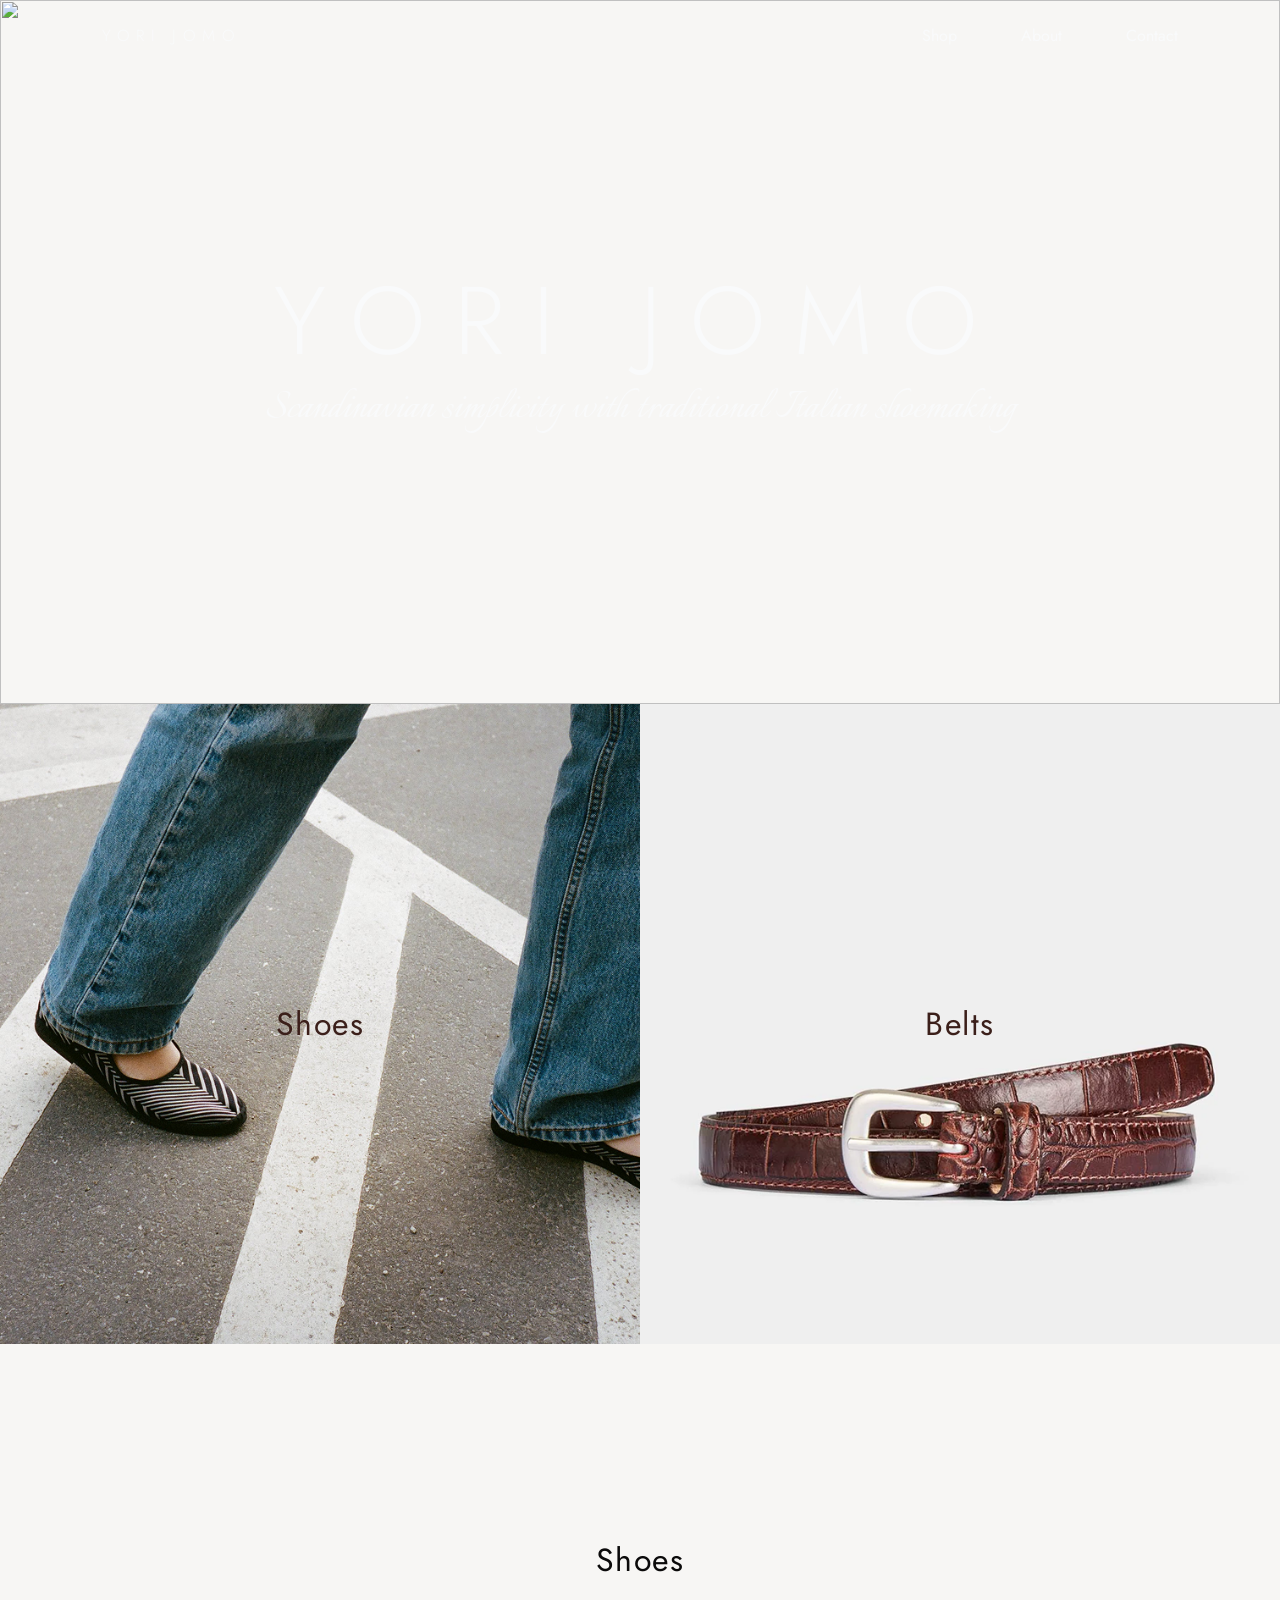
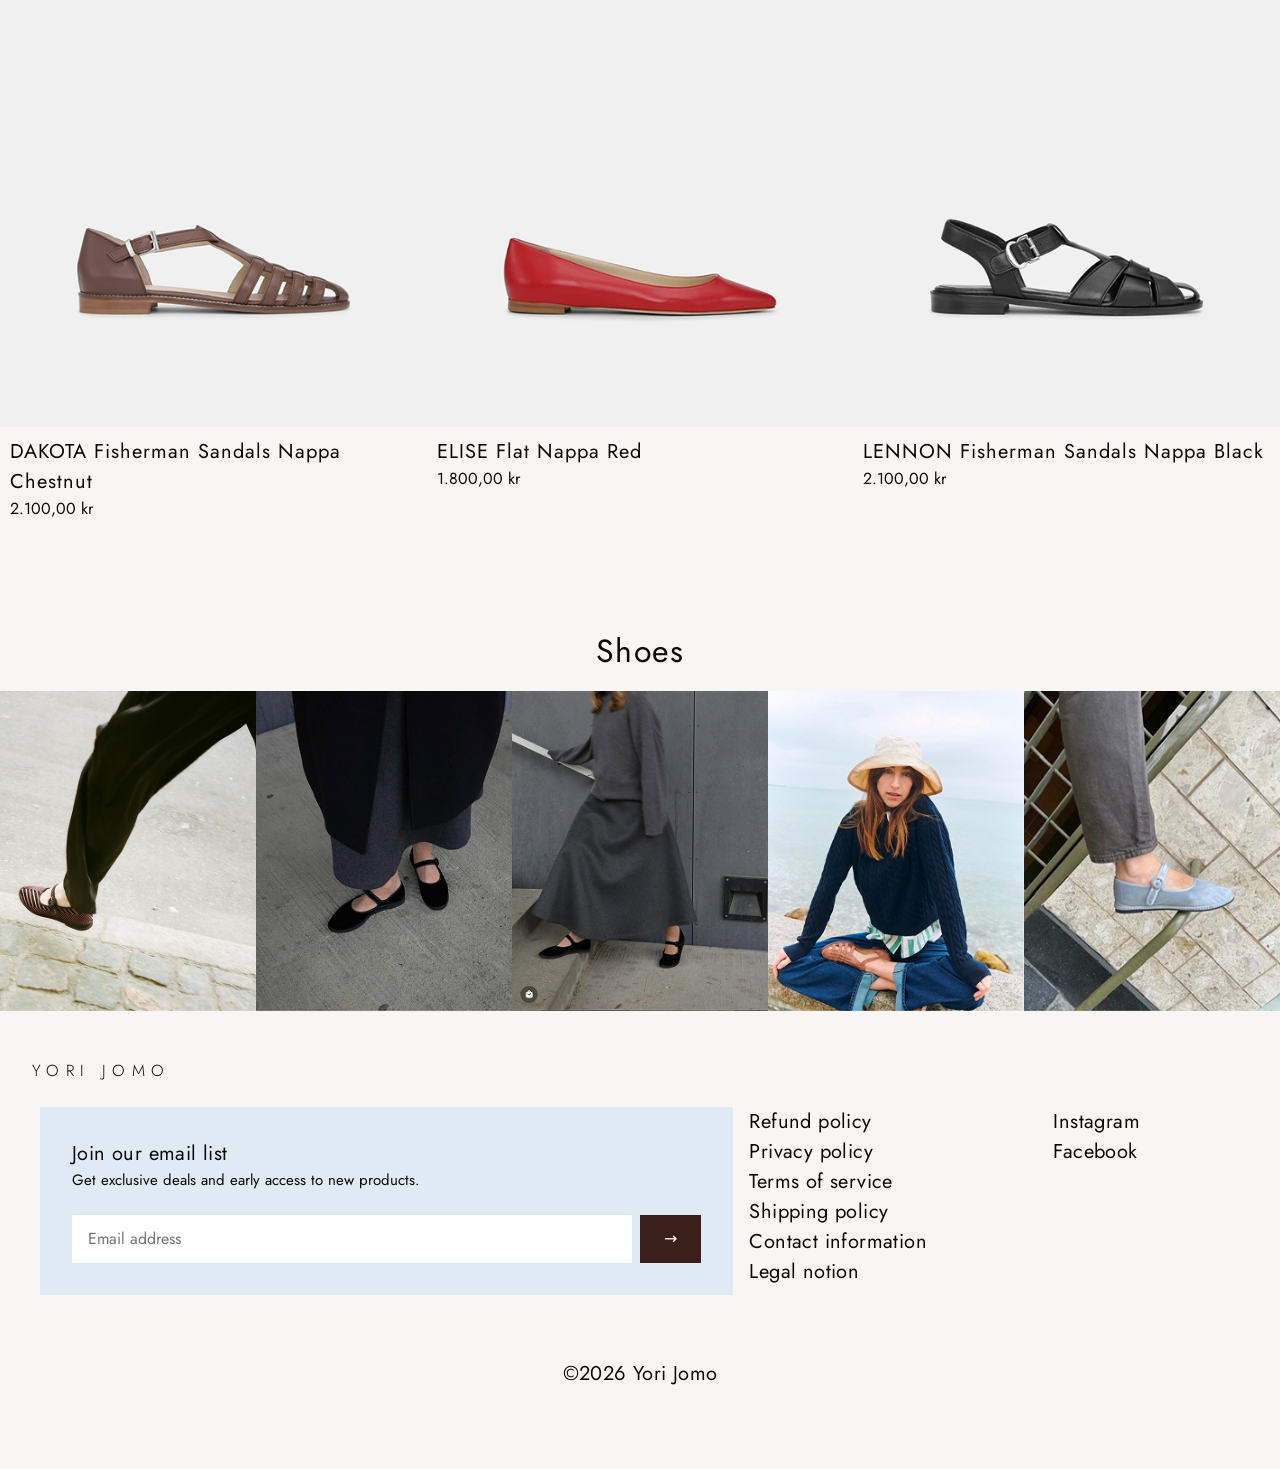
==== index.html @ 1ff77ad5 "BIGFIRST" ====
<!doctype html>
<html lang="en">
  <head>
    <meta charset="UTF-8" />
    <meta name="viewport" content="width=device-width, initial-scale=1" />
    <title>Yori Jomo</title>

    <link rel="preconnect" href="https://fonts.googleapis.com" />
    <link rel="preconnect" href="https://fonts.gstatic.com" crossorigin />
    <link href="https://fonts.googleapis.com/css2?family=Jost:wght@300;400&family=Italianno&display=swap" rel="stylesheet" />
    <!-- Skift filnavnet til dit framework. custom.css skal komme efter -->
    <link rel="stylesheet" href="struktur.css" />
    <link rel="stylesheet" href="custom.css" />
  </head>
  <body>
    <!-- ===== NAVBAR ===== -->
    <header class="navbarfixed nav">
      <div class="nav-inner">
        <a class="logo" href="#top">Yori Jomo</a>

        <ul class="nav-links">
          <li class="nav-item has-dropdown">
            <a href="#shoes">Shop</a>

            <div class="nav-dropdown">
              <ul class="nav-dropdown-links">
                <li><a href="#shoes">Shoes</a></li>
                <li><a href="#belts">Belts</a></li>
              </ul>
              <div class="nav-dropdown-tiles">
                <a class="nav-tile" href="#shoes"><img src="filer/SHOES.png" alt="Shoes" /></a>
                <a class="nav-tile" href="#belts"><img src="filer/BELTS.png" alt="Belts" /></a>
              </div>
            </div>
          </li>
          <li class="nav-item"><a href="#about">About</a></li>
          <li class="nav-item"><a href="#contact">Contact</a></li>
        </ul>

        <button class="navicon" type="button" aria-label="Menu" aria-expanded="false" aria-controls="mobile-menu"><span></span><span></span><span></span></button>
      </div>

      <div class="mobile-menu hidden" id="mobile-menu">
        <ul>
          <li><a href="#shoes">Shoes</a></li>
          <li><a href="#belts">Belts</a></li>
          <li><a href="#about">About</a></li>
          <li><a href="#contact">Contact</a></li>
        </ul>
      </div>
    </header>

    <main id="top">
      <!-- ===== HERO ===== -->
      <section class="hero">
        <img class="hero-img" src="Filer/HERO.png" alt="" />
        <h1 class="hero-title">Yori Jomo</h1>
        <p class="hero-tagline">Scandinavian simplicity with traditional Italian shoemaking</p>
      </section>

      <!-- ===== STORE KATEGORI-KORT ===== -->
      <section class="grid grid-nogap">
        <a href="#shoes" class="big-card col-12 col-sm-6">
          <img class="big-card-img" src="filer/SHOES.png" alt="" />
          <img class="big-card-img big-card-img-hover" src="images/shoes-hover.jpg" alt="" />
          <span class="big-card-label">Shoes</span>
        </a>

        <a href="#belts" class="big-card col-12 col-sm-6">
          <img class="big-card-img" src="filer/BELTS.png" alt="" />
          <img class="big-card-img big-card-img-hover" src="images/belts-hover.jpg" alt="" />
          <span class="big-card-label">Belts</span>
        </a>
      </section>

      <!-- ===== PRODUKTER ===== -->
      <section class="section section--first" id="shoes">
        <h2 class="section-title">Shoes</h2>

        <div class="grid grid-nogap">
          <a href="#" class="product-card col-12 col-sm-4">
            <div class="product-card-media">
              <img class="product-card-img" src="filer/DAKOTA1.png" alt="DAKOTA Fisherman Sandals Nappa Chestnut" />
              <img class="product-card-img product-card-img-hover" src="filer/DAKOTA2.png" alt="" />
            </div>
            <div class="product-card-info">
              <p class="product-card-title">DAKOTA Fisherman Sandals Nappa Chestnut</p>
              <p class="product-card-price">2.100,00 kr</p>
            </div>
          </a>

          <a href="#" class="product-card col-12 col-sm-4">
            <div class="product-card-media">
              <img class="product-card-img" src="filer/Elise1.png" alt="ELISE Flat Nappa Red" />
              <img class="product-card-img product-card-img-hover" src="filer/Elise2.png" alt="" />
            </div>
            <div class="product-card-info">
              <p class="product-card-title">ELISE Flat Nappa Red</p>
              <p class="product-card-price">1.800,00 kr</p>
            </div>
          </a>

          <a href="#" class="product-card col-12 col-sm-4">
            <div class="product-card-media">
              <img class="product-card-img" src="filer/Lennon1.png" alt="LENNON Fisherman Sandals Nappa Black" />
              <img class="product-card-img product-card-img-hover" src="filer/Lennon2.png" alt="" />
            </div>
            <div class="product-card-info">
              <p class="product-card-title">LENNON Fisherman Sandals Nappa Black</p>
              <p class="product-card-price">2.100,00 kr</p>
            </div>
          </a>
        </div>
      </section>

      <!-- ===== GALLERI ===== -->
      <section class="section" id="belts">
        <h2 class="section-title">Shoes</h2>

        <div class="gallery">
          <a href="#"><img src="filer/gallery1.png" alt="" /></a>
          <a href="#"><img src="filer/gallery2.png" alt="" /></a>
          <a href="#"><img src="filer/gallery3.png" alt="" /></a>
          <a href="#"><img src="filer/gallery4.png" alt="" /></a>
          <a href="#"><img src="filer/gallery5.png" alt="" /></a>
        </div>
      </section>
    </main>

    <!-- ===== FOOTER ===== -->
    <footer class="container" id="contact">
      <a class="footer-logo" href="#top">Yori Jomo</a>

      <div class="grid">
        <div class="col-12 col-md-7 m-b-xl">
          <div class="signup">
            <h2 class="signup-title">Join our email list</h2>
            <p class="signup-text">Get exclusive deals and early access to new products.</p>
            <form class="signup-form" action="#" method="post">
              <label class="sr-only" for="email">Email address</label>
              <input type="email" id="email" name="email" placeholder="Email address" required />
              <button type="submit" aria-label="Sign up">→</button>
            </form>
          </div>
        </div>

        <ul class="footer-links col-6 col-md-3">
          <li><a href="#">Refund policy</a></li>
          <li><a href="#">Privacy policy</a></li>
          <li><a href="#">Terms of service</a></li>
          <li><a href="#">Shipping policy</a></li>
          <li><a href="#">Contact information</a></li>
          <li><a href="#">Legal notion</a></li>
        </ul>

        <ul class="footer-links col-6 col-md-2">
          <li><a href="#">Instagram</a></li>
          <li><a href="#">Facebook</a></li>
        </ul>
      </div>

      <p class="footer-copy">©2026 Yori Jomo</p>
    </footer>

    <script>
      const nav = document.querySelector(".nav");
      const hero = document.querySelector(".hero");

      // Skift til "scrolled"-navbar, når bunden af hero når navbaren
      new IntersectionObserver(([entry]) => nav.classList.toggle("is-scrolled", !entry.isIntersecting), { rootMargin: `-${nav.offsetHeight}px 0px 0px 0px` }).observe(hero);

      // Mobilmenu
      const toggle = document.querySelector(".navicon");
      const menu = document.querySelector("#mobile-menu");
      toggle.addEventListener("click", () => {
        const open = !menu.classList.toggle("hidden");
        nav.classList.toggle("menu-open", open);
        toggle.setAttribute("aria-expanded", open);
        document.body.style.overflow = open ? "hidden" : "";
      });
    </script>
  </body>
</html>
---- struktur.css ----
/*
System styles
1: Reset
2: Variable & tokens
3: Layout containers & Breakpoints
4: Layout/Grid
5: Tekst & Typografi
6: Forms
7: Links & Buttons
8: Medier
9: Hjælpere
10: Komponenter
11: Animationer
12: Custom CSS
*/

/* ========== 1: Reset ========== */

* {
  margin: 0;
  padding: 0;
  box-sizing: border-box;
}

body {
  font-family:
    system-ui,
    -apple-system,
    sans-serif;
  line-height: 1.5;
  -webkit-font-smoothing: antialiased;
  -moz-osx-font-smoothing: grayscale;
}

ul,
ol {
  list-style: none;
}

a {
  text-decoration: none;
  color: inherit;
}

img {
  max-width: 100%;
  display: block;
}

button,
input,
textarea,
select {
  font: inherit;
  border: none;
  background: transparent;
}

:focus-visible {
  outline: 2px solid currentColor;
  outline-offset: 2px;
}

/* ========== 2: Variable & tokens ========== */

:root {
  /* farver*/
  --color-primary: rgba(59, 130, 246, 1); /* En blålig primærfarve */
  --color-primary-light: rgba(99, 156, 255, 1);
  --color-primary-dark: rgba(37, 99, 235, 1);
  --color-secondary: rgba(249, 115, 22, 1); /* En orange sekundærfarve */
  --color-secondary-light: rgba(251, 146, 60, 1);
  --color-secondary-dark: rgba(234, 88, 12, 1);
  --color-dark: rgb(11, 10, 10);
  --color-bright: rgba(249, 250, 251, 1);

  /* Spacing */
  --space-zero: 0;
  --space-xs: 0.25rem;
  --space-sm: 0.5rem;
  --space-md: 1rem;
  --space-lg: 1.5rem;
  --space-xl: 2rem;
  --space-xxl: 3rem;
  --space-xxxl: 6rem;

  /* Font-størrelser */
  --font-size-sm: 0.75rem;
  --font-size-base: 1rem;
  --font-size-md: 1.5rem;
  --font-size-lg: 2rem;
  --font-size-xl: 3rem;
  --font-weight-light: 300;
  --font-weight-normal: 400;
  --font-weight-bold: 700;

  /* Fonte */
  --font-family-sans: sans-serif;
  --font-family-serif: serif;
  --font-family-mono: monospace;

  /* Containers */
  --container-full: 100%;
  --container-wide: 1280px;
  --container-narrow: 640px;
  --container-fluid: calc(100% - var(--space-md) * 2);
  --container-padding: 1rem;
  --container-padding-sm: 0.5rem;

  /* Borders & Radius */
  --radius-sm: 0.25rem;
  --radius-md: 0.5rem;
  --radius-lg: 1rem;
  --radius-full: 9999px;

  --border-width-sm: 1px;
  --border-width-md: 2px;
  --border-width-lg: 4px;

  /* Shadows */
  --shadow-sm: 0 1px 2px rgba(0, 0, 0, 0.1);
  --shadow-md: 0 4px 6px rgba(0, 0, 0, 0.1);
  --shadow-lg: 0 10px 15px rgba(0, 0, 0, 0.1);
}

/* Surface Tokens / classes*/
.bg-primary {
  background-color: var(--color-primary);
}
.text-primary {
  color: var(--color-primary);
}
.bg-primary-light {
  background-color: var(--color-primary-light);
}
.text-primary-light {
  color: var(--color-primary-light);
}
.bg-primary-dark {
  background-color: var(--color-primary-dark);
}
.text-primary-dark {
  color: var(--color-primary-dark);
}
.bg-secondary {
  background-color: var(--color-secondary);
}
.text-secondary {
  color: var(--color-secondary);
}
.bg-secondary-light {
  background-color: var(--color-secondary-light);
}
.text-secondary-light {
  color: var(--color-secondary-light);
}
.bg-secondary-dark {
  background-color: var(--color-secondary-dark);
}
.text-secondary-dark {
  color: var(--color-secondary-dark);
}

.bg-dark {
  background-color: var(--color-dark);
}
.text-dark {
  color: var(--color-dark);
}
.bg-bright {
  background-color: var(--color-bright);
}
.text-bright {
  color: var(--color-bright);
}

/* rounded tokens /classes */
.rounded-sm {
  border-radius: var(--radius-sm);
}
.rounded-md {
  border-radius: var(--radius-md);
}
.rounded-lg {
  border-radius: var(--radius-lg);
}
.rounded-full {
  border-radius: var(--radius-full);
}
.rounded-sm-top {
  border-top-left-radius: var(--radius-sm);
  border-top-right-radius: var(--radius-sm);
}
.rounded-md-top {
  border-top-left-radius: var(--radius-md);
  border-top-right-radius: var(--radius-md);
}
.rounded-lg-top {
  border-top-left-radius: var(--radius-lg);
  border-top-right-radius: var(--radius-lg);
}
.rounded-full-top {
  border-top-left-radius: var(--radius-full);
  border-top-right-radius: var(--radius-full);
}
.rounded-sm-bottom {
  border-bottom-left-radius: var(--radius-sm);
  border-bottom-right-radius: var(--radius-sm);
}
.rounded-md-bottom {
  border-bottom-left-radius: var(--radius-md);
  border-bottom-right-radius: var(--radius-md);
}
.rounded-lg-bottom {
  border-bottom-left-radius: var(--radius-lg);
  border-bottom-right-radius: var(--radius-lg);
}
.rounded-full-bottom {
  border-bottom-left-radius: var(--radius-full);
  border-bottom-right-radius: var(--radius-full);
}

/*border tokens classes*/
.border-sm {
  border: var(--border-width-sm) solid currentColor;
}
.border-md {
  border: var(--border-width-md) solid currentColor;
}
.border-lg {
  border: var(--border-width-lg) solid currentColor;
}

/* ========== 3: Layout containers & Breakpoints ========== */

.container {
  width: var(--container-fluid);
  max-width: var(--container-wide);
  margin: 0 auto;
}

.container-narrow {
  width: var(--container-fluid);
  max-width: var(--container-narrow);
  margin: 0 auto;
}

.container-full {
  width: var(--container-full);
  margin: 0 auto;
}

.container,
.container-narrow,
.container-fluid {
  padding: var(--space-xxl) var(--space-md);
}

/* ========== 4: Layout/Grid ========== */

/* Position */
.static {
  position: static;
}
.fixed {
  position: fixed;
}
.relative {
  position: relative;
}
.absolute {
  position: absolute;
}
.sticky {
  position: sticky;
}

.top-0 {
  top: 0;
}
.top-1 {
  top: var(--space-xs);
}
.top-2 {
  top: var(--space-sm);
}
.top-3 {
  top: var(--space-md);
}
.top-4 {
  top: var(--space-lg);
}
.top-5 {
  top: var(--space-xl);
}
.top-6 {
  top: var(--space-xxl);
}
.top-7 {
  top: var(--space-xxxl);
}
.right-0 {
  right: 0;
}
.right-1 {
  right: var(--space-xs);
}
.right-2 {
  right: var(--space-sm);
}
.right-3 {
  right: var(--space-md);
}
.right-4 {
  right: var(--space-lg);
}
.right-5 {
  right: var(--space-xl);
}
.right-6 {
  right: var(--space-xxl);
}
.right-7 {
  right: var(--space-xxxl);
}
.bottom-0 {
  bottom: 0;
}
.bottom-1 {
  bottom: var(--space-xs);
}
.bottom-2 {
  bottom: var(--space-sm);
}
.bottom-3 {
  bottom: var(--space-md);
}
.bottom-4 {
  bottom: var(--space-lg);
}
.bottom-5 {
  bottom: var(--space-xl);
}
.bottom-6 {
  bottom: var(--space-xxl);
}
.bottom-7 {
  bottom: var(--space-xxxl);
}
.left-0 {
  left: 0;
}
.left-1 {
  left: var(--space-xs);
}
.left-2 {
  left: var(--space-sm);
}
.left-3 {
  left: var(--space-md);
}
.left-4 {
  left: var(--space-lg);
}
.left-5 {
  left: var(--space-xl);
}
.left-6 {
  left: var(--space-xxl);
}
.left-7 {
  left: var(--space-xxxl);
}

/* Grundlæggende grid (mobile-first) */
.grid {
  display: grid;
  grid-template-columns: repeat(12, 1fr);
  gap: var(--space-sm);
  margin: 0 calc(var(--space-sm) / 2);
  grid-auto-rows: minmax(var(--space-xl), auto);
}
@media (min-width: 400px) {
  .grid {
    gap: var(--space-md);
    margin: 0 calc(var(--space-md) / 2);
  }
}

/* Responsive kolonne-klasser  */
.col-1 {
  grid-column: auto / span 1;
}
.col-2 {
  grid-column: auto / span 2;
}
.col-3 {
  grid-column: auto / span 3;
}
.col-4 {
  grid-column: auto / span 4;
}
.col-5 {
  grid-column: auto / span 5;
}
.col-6 {
  grid-column: auto / span 6;
}
.col-7 {
  grid-column: auto / span 7;
}
.col-8 {
  grid-column: auto / span 8;
}
.col-9 {
  grid-column: auto / span 9;
}
.col-10 {
  grid-column: auto / span 10;
}
.col-11 {
  grid-column: auto / span 11;
}
.col-12 {
  grid-column: auto / span 12;
}

/* Mellemstore skærme (sm: ≥760px) */
@media (min-width: 760px) {
  .col-sm-1 {
    grid-column: auto / span 1;
  }
  .col-sm-2 {
    grid-column: auto / span 2;
  }
  .col-sm-3 {
    grid-column: auto / span 3;
  }
  .col-sm-4 {
    grid-column: auto / span 4;
  }
  .col-sm-5 {
    grid-column: auto / span 5;
  }
  .col-sm-6 {
    grid-column: auto / span 6;
  }
  .col-sm-7 {
    grid-column: auto / span 7;
  }
  .col-sm-8 {
    grid-column: auto / span 8;
  }
  .col-sm-9 {
    grid-column: auto / span 9;
  }
  .col-sm-10 {
    grid-column: auto / span 10;
  }
  .col-sm-11 {
    grid-column: auto / span 11;
  }
  .col-sm-12 {
    grid-column: auto / span 12;
  }
}

/* Store skærme (md: ≥960px) */
@media (min-width: 960px) {
  .col-md-1 {
    grid-column: auto / span 1;
  }
  .col-md-2 {
    grid-column: auto / span 2;
  }
  .col-md-3 {
    grid-column: auto / span 3;
  }
  .col-md-4 {
    grid-column: auto / span 4;
  }
  .col-md-5 {
    grid-column: auto / span 5;
  }
  .col-md-6 {
    grid-column: auto / span 6;
  }
  .col-md-7 {
    grid-column: auto / span 7;
  }
  .col-md-8 {
    grid-column: auto / span 8;
  }
  .col-md-9 {
    grid-column: auto / span 9;
  }
  .col-md-10 {
    grid-column: auto / span 10;
  }
  .col-md-11 {
    grid-column: auto / span 11;
  }
  .col-md-12 {
    grid-column: auto / span 12;
  }
}

/* Extra store skærme (lg: ≥1280px) */
@media (min-width: 1280px) {
  .col-lg-1 {
    grid-column: auto / span 1;
  }
  .col-lg-2 {
    grid-column: auto / span 2;
  }
  .col-lg-3 {
    grid-column: auto / span 3;
  }
  .col-lg-4 {
    grid-column: auto / span 4;
  }
  .col-lg-5 {
    grid-column: auto / span 5;
  }
  .col-lg-6 {
    grid-column: auto / span 6;
  }
  .col-lg-7 {
    grid-column: auto / span 7;
  }
  .col-lg-8 {
    grid-column: auto / span 8;
  }
  .col-lg-9 {
    grid-column: auto / span 9;
  }
  .col-lg-10 {
    grid-column: auto / span 10;
  }
  .col-lg-11 {
    grid-column: auto / span 11;
  }
  .col-lg-12 {
    grid-column: auto / span 12;
  }
}

/* Col-start classes til at definere startpositioner...*/
.col-start-1 {
  grid-column-start: 1;
}
.col-start-2 {
  grid-column-start: 2;
}
.col-start-3 {
  grid-column-start: 3;
}
.col-start-4 {
  grid-column-start: 4;
}
.col-start-5 {
  grid-column-start: 5;
}
.col-start-6 {
  grid-column-start: 6;
}
.col-start-7 {
  grid-column-start: 7;
}
.col-start-8 {
  grid-column-start: 8;
}
.col-start-9 {
  grid-column-start: 9;
}
.col-start-10 {
  grid-column-start: 10;
}
.col-start-11 {
  grid-column-start: 11;
}
.col-start-12 {
  grid-column-start: 12;
}

/* Mellemstore skærme (sm: ≥760px) */
@media (min-width: 760px) {
  .col-sm-start-1 {
    grid-column-start: 1;
  }
  .col-sm-start-2 {
    grid-column-start: 2;
  }
  .col-sm-start-3 {
    grid-column-start: 3;
  }
  .col-sm-start-4 {
    grid-column-start: 4;
  }
  .col-sm-start-5 {
    grid-column-start: 5;
  }
  .col-sm-start-6 {
    grid-column-start: 6;
  }
  .col-sm-start-7 {
    grid-column-start: 7;
  }
  .col-sm-start-8 {
    grid-column-start: 8;
  }
  .col-sm-start-9 {
    grid-column-start: 9;
  }
  .col-sm-start-10 {
    grid-column-start: 10;
  }
  .col-sm-start-11 {
    grid-column-start: 11;
  }
  .col-sm-start-12 {
    grid-column-start: 12;
  }
}

/* Store skærme (md: ≥960px) */
@media (min-width: 960px) {
  .col-md-start-1 {
    grid-column-start: 1;
  }
  .col-md-start-2 {
    grid-column-start: 2;
  }
  .col-md-start-3 {
    grid-column-start: 3;
  }
  .col-md-start-4 {
    grid-column-start: 4;
  }
  .col-md-start-5 {
    grid-column-start: 5;
  }
  .col-md-start-6 {
    grid-column-start: 6;
  }
  .col-md-start-7 {
    grid-column-start: 7;
  }
  .col-md-start-8 {
    grid-column-start: 8;
  }
  .col-md-start-9 {
    grid-column-start: 9;
  }
  .col-md-start-10 {
    grid-column-start: 10;
  }
  .col-md-start-11 {
    grid-column-start: 11;
  }
  .col-md-start-12 {
    grid-column-start: 12;
  }
}

/* Extra store skærme (lg: ≥1200px) */
@media (min-width: 1200px) {
  .col-lg-start-1 {
    grid-column-start: 1;
  }
  .col-lg-start-2 {
    grid-column-start: 2;
  }
  .col-lg-start-3 {
    grid-column-start: 3;
  }
  .col-lg-start-4 {
    grid-column-start: 4;
  }
  .col-lg-start-5 {
    grid-column-start: 5;
  }
  .col-lg-start-6 {
    grid-column-start: 6;
  }
  .col-lg-start-7 {
    grid-column-start: 7;
  }
  .col-lg-start-8 {
    grid-column-start: 8;
  }
  .col-lg-start-9 {
    grid-column-start: 9;
  }
  .col-lg-start-10 {
    grid-column-start: 10;
  }
  .col-lg-start-11 {
    grid-column-start: 11;
  }
  .col-lg-start-12 {
    grid-column-start: 12;
  }
}

/* Nested grid */
.nested-grid {
  display: grid;
  grid-template-columns: repeat(12, 1fr);
  gap: var(--space-md); /* 2 * 8px */
  margin-top: var(--space-xl); /* 2 * 8px */
}

/* Kolonne-klasser til det nestede grid */
.nested-grid > [class*="col-"] {
  background-color: #e0e0e0;
  border: 1px solid #ccc;
}

/*grid cheet sheet: https://grid.malven.co/ */
/* Lodret justering af kolonne-aksen i grids*/
.col-content-start {
  align-content: start;
}
.col-content-end {
  align-content: end;
}
.col-content-center {
  align-content: center;
}
.col-content-stretch {
  align-content: stretch;
} /*default*/

/*Justerer grid content i kolonne-aksen, når grid'et er mindre en containeren.*/
.content-start {
  align-content: start;
}
.content-center {
  align-content: center;
}
.content-end {
  align-content: end;
}
.content-between {
  align-content: space-between;
}
.content-around {
  align-content: space-around;
}
.content-stretch {
  align-content: stretch;
}
.content-evenly {
  align-content: space-evenly;
}

/* Flexbox classes */
/* Cheat sheet: https://flexbox.malven.co/ */
/* Flebox display */
.flex {
  display: flex;
}
.inline-flex {
  display: inline-flex;
}

/* Flebox retning */
.flex-row {
  flex-direction: row;
}
.flex-row-reverse {
  flex-direction: row-reverse;
}
.flex-col {
  flex-direction: column;
}
.flex-col-reverse {
  flex-direction: column-reverse;
}

/* Justering af indhold */
.justify-start {
  justify-content: flex-start;
}
.justify-end {
  justify-content: flex-end;
}
.justify-center {
  justify-content: center;
}
.justify-between {
  justify-content: space-between;
}
.justify-around {
  justify-content: space-around;
}
.justify-evenly {
  justify-content: space-evenly;
}

/* Lodret justering */
.items-start {
  align-items: flex-start;
}
.items-end {
  align-items: flex-end;
}
.items-center {
  align-items: center;
}
.items-baseline {
  align-items: baseline;
}
.items-stretch {
  align-items: stretch;
}

/* Individuel lodret justering */
.self-start {
  align-self: flex-start;
}
.self-end {
  align-self: flex-end;
}
.self-center {
  align-self: center;
}
.self-baseline {
  align-self: baseline;
}
.self-stretch {
  align-self: stretch;
}

/* Individuel vandret justering */
.justify-self-start {
  justify-self: start;
}
.justify-self-end {
  justify-self: end;
}
.justify-self-center {
  justify-self: center;
}
.justify-self-stretch {
  justify-self: stretch;
}

/* Omflytning */
.flex-wrap {
  flex-wrap: wrap;
}
.flex-nowrap {
  flex-wrap: nowrap;
}
.flex-wrap-reverse {
  flex-wrap: wrap-reverse;
}

/* Gaps = Afstand mellem elementer */
.gap-zero {
  gap: var(--space-zero);
}
.gap-xs {
  gap: var(--space-xs);
}
.gap-sm {
  gap: var(--space-sm);
}
.gap-md {
  gap: var(--space-md);
}
.gap-lg {
  gap: var(--space-lg);
}
.gap-xl {
  gap: var(--space-xl);
}
.gap-xxl {
  gap: var(--space-xxl);
}

/* Små skærme (≥400px) */
@media (min-width: 400px) {
  .xs\:gap-zero {
    gap: var(--space-zero);
  }
  .xs\:gap-xs {
    gap: var(--space-xs);
  }
  .xs\:gap-sm {
    gap: var(--space-sm);
  }
  .xs\:gap-md {
    gap: var(--space-md);
  }
  .xs\:gap-lg {
    gap: var(--space-lg);
  }
  .xs\:gap-xl {
    gap: var(--space-xl);
  }
  .xs\:gap-xxl {
    gap: var(--space-xxl);
  }
}

/* Tablet skærme (≥760px) */
@media (min-width: 760px) {
  .sm\:gap-zero {
    gap: var(--space-zero);
  }
  .sm\:gap-xs {
    gap: var(--space-xs);
  }
  .sm\:gap-sm {
    gap: var(--space-sm);
  }
  .sm\:gap-md {
    gap: var(--space-md);
  }
  .sm\:gap-lg {
    gap: var(--space-lg);
  }
  .sm\:gap-xl {
    gap: var(--space-xl);
  }
  .sm\:gap-xxl {
    gap: var(--space-xxl);
  }
}

/* Mellemstore skærme (≥960px) */
@media (min-width: 960px) {
  .md\:gap-zero {
    gap: var(--space-zero);
  }
  .md\:gap-xs {
    gap: var(--space-xs);
  }
  .md\:gap-sm {
    gap: var(--space-sm);
  }
  .md\:gap-md {
    gap: var(--space-md);
  }
  .md\:gap-lg {
    gap: var(--space-lg);
  }
  .md\:gap-xl {
    gap: var(--space-xl);
  }
  .md\:gap-xxl {
    gap: var(--space-xxl);
  }
}

/* Store skærme (≥1200px) */
@media (min-width: 1200px) {
  .lg\:gap-zero {
    gap: var(--space-zero);
  }
  .lg\:gap-xs {
    gap: var(--space-xs);
  }
  .lg\:gap-sm {
    gap: var(--space-sm);
  }
  .lg\:gap-md {
    gap: var(--space-md);
  }
  .lg\:gap-lg {
    gap: var(--space-lg);
  }
  .lg\:gap-xl {
    gap: var(--space-xl);
  }
  .lg\:gap-xxl {
    gap: var(--space-xxl);
  }
}

/* ========== 5: Tekst & Typografi ========== */

body {
  font-size: var(--font-size-base);
  font-family: var(--font-family-sans);
  line-height: 1.5;
}
p {
  margin-bottom: var(--space-md);
}
h1,
h2,
h3,
.text-xl,
.text-lg,
.text-md {
  font-weight: var(--font-weight-bold);
  margin-bottom: var(--space-sm);
  margin-top: var(--space-xl);
  font-family: var(--font-family-serif);
  line-height: 1.5;
}
.text-sm {
  font-size: var(--font-size-sm);
}
h1,
.text-xl {
  font-size: var(--font-size-xl);
}
h2,
.text-lg {
  font-size: var(--font-size-lg);
}
h3,
.text-md {
  font-size: var(--font-size-md);
}
.text-light {
  font-weight: var(--font-weight-light);
}
.text-normal {
  font-weight: var(--font-weight-normal);
}
.text-bold {
  font-weight: var(--font-weight-bold);
}

/* lister */
ul,
ol {
  margin-bottom: var(--space-md);
  padding-left: var(--space-md);
}
ul {
  list-style-type: square;
}
ol {
  list-style-type:;
}

.text-col-2 {
  column-count: 2;
  column-gap: var(--space-md);
}
.text-col-3 {
  column-count: 3;
  column-gap: var(--space-md);
}
.text-col-4 {
  column-count: 4;
  column-gap: var(--space-md);
}
.text-col-5 {
  column-count: 5;
  column-gap: var(--space-md);
}
.text-col-6 {
  column-count: 6;
  column-gap: var(--space-md);
}

@media (min-width: 760px) {
  .sm\:text-col-2 {
    column-count: 2;
    column-gap: var(--space-md);
  }
  .sm\:text-col-3 {
    column-count: 3;
    column-gap: var(--space-md);
  }
  .sm\:text-col-4 {
    column-count: 4;
    column-gap: var(--space-md);
  }
  .sm\:text-col-5 {
    column-count: 5;
    column-gap: var(--space-md);
  }
  .sm\:text-col-6 {
    column-count: 6;
    column-gap: var(--space-md);
  }
}

@media (min-width: 1024px) {
  .md\:text-col-2 {
    column-count: 2;
    column-gap: var(--space-md);
  }
  .md\:text-col-3 {
    column-count: 3;
    column-gap: var(--space-md);
  }
  .md\:text-col-4 {
    column-count: 4;
    column-gap: var(--space-md);
  }
  .md\:text-col-5 {
    column-count: 5;
    column-gap: var(--space-md);
  }
  .md\:text-col-6 {
    column-count: 6;
    column-gap: var(--space-md);
  }
}

@media (min-width: 1280px) {
  .xl\:text-col-2 {
    column-count: 2;
    column-gap: var(--space-md);
  }
  .xl\:text-col-3 {
    column-count: 3;
    column-gap: var(--space-md);
  }
  .xl\:text-col-4 {
    column-count: 4;
    column-gap: var(--space-md);
  }
  .xl\:text-col-5 {
    column-count: 5;
    column-gap: var(--space-md);
  }
  .xl\:text-col-6 {
    column-count: 6;
    column-gap: var(--space-md);
  }
}
.text-col-gap-sm {
  column-gap: var(--space-sm);
}
.text-col-gap-md {
  column-gap: var(--space-md);
}
.text-col-gap-lg {
  column-gap: var(--space-lg);
}
.text-col-gap-xl {
  column-gap: var(--space-xl);
}

blockquote {
  margin: var(--space-md) 0;
  padding: var(--space-md);
  border-left: 4px solid var(--color-primary);
  background-color: #f9f9f9;
  font-style: italic;
}

/* Tekstjustering */
/* Standard tekstjustering (mobil-first) */
.text-left {
  text-align: left;
}
.text-center {
  text-align: center;
}
.text-right {
  text-align: right;
}
.text-justify {
  text-align: justify;
}

/* Tablet skærme (≥760px) */
@media (min-width: 760px) {
  .sm\:text-left {
    text-align: left;
  }
  .sm\:text-center {
    text-align: center;
  }
  .sm\:text-right {
    text-align: right;
  }
  .sm\:text-justify {
    text-align: justify;
  }
}

/* Mellemstore skærme (≥960px) */
@media (min-width: 960px) {
  .md\:text-left {
    text-align: left;
  }
  .md\:text-center {
    text-align: center;
  }
  .md\:text-right {
    text-align: right;
  }
  .md\:text-justify {
    text-align: justify;
  }
}

/* Store skærme (≥1200px) */
@media (min-width: 1200px) {
  .lg\:text-left {
    text-align: left;
  }
  .lg\:text-center {
    text-align: center;
  }
  .lg\:text-right {
    text-align: right;
  }
  .lg\:text-justify {
    text-align: justify;
  }
}

/* ========== 6: Forms ========== */
.form-group {
  margin-bottom: var(--space-md);
}

label {
  display: block;
  margin-bottom: var(--space-xs);
  font-weight: var(--font-weight-bold);
  color: var(--color-dark);
}

input,
textarea,
select {
  width: 100%;
  padding: var(--space-sm) var(--space-md);
  border: 1px solid #d1d5db;
  border-radius: var(--radius-sm);
  font-family: inherit;
  font-size: var(--font-size-base);
  transition:
    border-color 0.2s ease,
    box-shadow 0.2s ease;
}

input:focus,
textarea:focus,
select:focus {
  outline: none;
  border-color: var(--color-primary);
  box-shadow: 0 0 0 3px rgba(59, 130, 246, 0.1);
}

input[type="checkbox"],
input[type="radio"] {
  width: auto;
  margin-right: var(--space-xs);
}

.form-help {
  font-size: var(--font-size-sm);
  color: #6b7280;
  margin-top: var(--space-xs);
}

/* Form validering */
input:invalid,
textarea:invalid,
select:invalid {
  border-color: var(--color-error);
}

input:valid,
textarea:valid,
select:valid {
  border-color: var(--color-success);
}

/* File input */
input[type="file"] {
  border: none;
  padding: 0;
}

/* Range input */
input[type="range"] {
  width: 100%;
  height: 4px;
  -webkit-appearance: none;
  background: #e5e7eb;
  border-radius: var(--radius-full);
  outline: none;
}

input[type="range"]::-webkit-slider-thumb {
  -webkit-appearance: none;
  appearance: none;
  width: var(--space-md);
  height: var(--space-md);
  background: var(--color-primary);
  border-radius: var(--radius-full);
  cursor: pointer;
}

/* ========== 7: links & Buttons ========== */

input[type="submit"],
button,
.btn {
  background-color: var(--color-primary);
  color: var(--color-bright);
  padding: var(--space-sm) var(--space-md);
  border: 1px solid var(--color-primary-dark);
  border-radius: var(--radius-sm);
  cursor: pointer;
  transition: background-color 0.2s ease;
  text-decoration: none;
}
input[type="submit"]:hover,
button:hover,
.btn:hover {
  background-color: var(--color-primary-dark);
  text-decoration: none;
  color: var(--color-bright);
}

/* Knap-varianter */
.btn-primary {
  background-color: var(--color-primary);
  color: white;
}

.btn-primary:hover {
  background-color: var(--color-primary-dark);
}

.btn-secondary {
  background-color: var(--color-secondary);
  color: white;
}

.btn-secondary:hover {
  background-color: var(--color-secondary-dark);
}

.btn-outline {
  background-color: transparent;
  color: var(--color-bright);
  border-color: var(--color-primary);
}

.btn-outline:hover {
  background-color: var(--color-primary-light);
  color: white;
}

/* knap størrelser*/
.btn-sm {
  padding: var(--space-xs) var(--space-sm);
  font-size: var(--font-size-sm);
}

.btn-md {
  padding: var(--space-sm) var(--space-md);
  font-size: var(--font-size-base);
}

.btn-lg {
  padding: var(--space-md) var(--space-lg);
  font-size: var(--font-size-lg);
}
.btn-full {
  padding: var(--space-md) var(--space-lg);
  font-size: var(--font-size-lg);
  width: 100%;
}

/* links / a hrefs*/
a {
  color: var(--color-primary);
  text-decoration: underline;
  transition: color 0.2s ease;
}

a:hover {
  color: var(--color-primary-dark);
  text-decoration: none;
}

/* ========== 8: Medier ========== */
img {
  width: 100%;
  max-width: 100%;
  height: auto;
}

/* ========== 9: Hjælpere ========== */

/*fjern tekstunderstregning*/
.text-decoration-none {
  text-decoration: none;
}

/* Mobil (default) */
.hidden {
  display: none;
}
.visible {
  display: block;
}

/* Mellemstore skærme (sm: ≥760px) */
@media (min-width: 760px) {
  .hidden-sm {
    display: none;
  }
  .visible-sm {
    display: block;
  }
}

/* Store skærme (md: ≥960px) */
@media (min-width: 960px) {
  .hidden-md {
    display: none;
  }
  .visible-md {
    display: block;
  }
}

/* Extra store skærme (lg: ≥1200px) */
@media (min-width: 1200px) {
  .hidden-lg {
    display: none;
  }
  .visible-lg {
    display: block;
  }
}

/* Padding classes */
.p-zero {
  padding: var(--space-zero);
}
.p-xs {
  padding: var(--space-xs);
}
.p-sm {
  padding: var(--space-sm);
}
.p-md {
  padding: var(--space-md);
}
.p-lg {
  padding: var(--space-lg);
}
.p-xl {
  padding: var(--space-xl);
}
.p-xxl {
  padding: var(--space-xxl);
}
.p-xxxl {
  padding: var(--space-xxxl);
}
.p-t-zero {
  padding-top: var(--space-zero);
}
.p-t-xs {
  padding-top: var(--space-xs);
}
.p-t-sm {
  padding-top: var(--space-sm);
}
.p-t-md {
  padding-top: var(--space-md);
}
.p-t-lg {
  padding-top: var(--space-lg);
}
.p-t-xl {
  padding-top: var(--space-xl);
}
.p-t-xxl {
  padding-top: var(--space-xxl);
}
.p-t-xxxl {
  padding-top: var(--space-xxxl);
}
.p-r-zero {
  padding-right: var(--space-zero);
}
.p-r-xs {
  padding-right: var(--space-xs);
}
.p-r-sm {
  padding-right: var(--space-sm);
}
.p-r-md {
  padding-right: var(--space-md);
}
.p-r-lg {
  padding-right: var(--space-lg);
}
.p-r-xl {
  padding-right: var(--space-xl);
}
.p-r-xxl {
  padding-right: var(--space-xxl);
}
.p-r-xxxl {
  padding-right: var(--space-xxxl);
}
.p-b-zero {
  padding-bottom: var(--space-zero);
}
.p-b-xs {
  padding-bottom: var(--space-xs);
}
.p-b-sm {
  padding-bottom: var(--space-sm);
}
.p-b-md {
  padding-bottom: var(--space-md);
}
.p-b-lg {
  padding-bottom: var(--space-lg);
}
.p-b-xl {
  padding-bottom: var(--space-xl);
}
.p-b-xxl {
  padding-bottom: var(--space-xxl);
}
.p-b-xxxl {
  padding-bottom: var(--space-xxxl);
}
.p-l-zero {
  padding-left: var(--space-zero);
}
.p-l-xs {
  padding-left: var(--space-xs);
}
.p-l-sm {
  padding-left: var(--space-sm);
}
.p-l-md {
  padding-left: var(--space-md);
}
.p-l-lg {
  padding-left: var(--space-lg);
}
.p-l-xl {
  padding-left: var(--space-xl);
}
.p-l-xxl {
  padding-left: var(--space-xxl);
}
.p-l-xxxl {
  padding-left: var(--space-xxxl);
}

/* Margin classes */
.m-zero {
  margin: var(--space-zero);
}
.m-xs {
  margin: var(--space-xs);
}
.m-sm {
  margin: var(--space-sm);
}
.m-md {
  margin: var(--space-md);
}
.m-lg {
  margin: var(--space-lg);
}
.m-xl {
  margin: var(--space-xl);
}
.m-xxl {
  margin: var(--space-xxl);
}
.m-xxxl {
  margin: var(--space-xxxl);
}
.m-t-zero {
  margin-top: var(--space-zero);
}
.m-t-xs {
  margin-top: var(--space-xs);
}
.m-t-sm {
  margin-top: var(--space-sm);
}
.m-t-md {
  margin-top: var(--space-md);
}
.m-t-lg {
  margin-top: var(--space-lg);
}
.m-t-xl {
  margin-top: var(--space-xl);
}
.m-t-xxl {
  margin-top: var(--space-xxl);
}
.m-t-xxxl {
  margin-top: var(--space-xxxl);
}
.m-r-zero {
  margin-right: var(--space-zero);
}
.m-r-xs {
  margin-right: var(--space-xs);
}
.m-r-sm {
  margin-right: var(--space-sm);
}
.m-r-md {
  margin-right: var(--space-md);
}
.m-r-lg {
  margin-right: var(--space-lg);
}
.m-r-xl {
  margin-right: var(--space-xl);
}
.m-r-xxl {
  margin-right: var(--space-xxl);
}
.m-r-xxxl {
  margin-right: var(--space-xxxl);
}
.m-b-zero {
  margin-bottom: var(--space-zero);
}
.m-b-xs {
  margin-bottom: var(--space-xs);
}
.m-b-sm {
  margin-bottom: var(--space-sm);
}
.m-b-md {
  margin-bottom: var(--space-md);
}
.m-b-lg {
  margin-bottom: var(--space-lg);
}
.m-b-xl {
  margin-bottom: var(--space-xl);
}
.m-b-xxl {
  margin-bottom: var(--space-xxl);
}
.m-b-xxxl {
  margin-bottom: var(--space-xxxl);
}
.m-l-zero {
  margin-left: var(--space-zero);
}
.m-l-xs {
  margin-left: var(--space-xs);
}
.m-l-sm {
  margin-left: var(--space-sm);
}
.m-l-md {
  margin-left: var(--space-md);
}
.m-l-lg {
  margin-left: var(--space-lg);
}
.m-l-xl {
  margin-left: var(--space-xl);
}
.m-l-xxl {
  margin-left: var(--space-xxl);
}
.m-l-xxxl {
  margin-left: var(--space-xxxl);
}

/* ========== 10: Komponenter ========== */

/*Navbar*/
/* Navbar styling */
.navbarfixed {
  width: 100%;
  background: var(--color-bright);
  position: fixed;
  top: 0;
  left: 0;
  z-index: 1000;
  box-shadow: var(--shadow-sm);
}
.mobile-menu {
  position: fixed;
  top: 0;
  left: 0;
  bottom: 0;
  background-color: var(--color-bright);
  width: 100%;
  padding: 96px var(--space-xl);
  z-index: 1000;
}
.mobile-menu a {
  padding: var(--space-sm) 0;
}
.logo,
.navicon {
  z-index: 1001;
}

/* Cards */
.card {
  background-color: white;
  border-radius: var(--radius-md);
  box-shadow: var(--shadow-sm);
  padding: var(--space-md);
  margin-bottom: var(--space-md);
  border: 1px solid #f3f4f6;
  transition:
    box-shadow 0.2s ease,
    transform 0.2s ease;
}

.card:hover {
  box-shadow: var(--shadow-md);
  transform: translateY(-2px);
}

.card-header {
  margin-bottom: var(--space-md);
}

.card-title {
  font-size: var(--font-size-xl);
  font-weight: var(--font-weight-bold);
  margin-bottom: var(--space-sm);
}

.card-text {
  color: var(--color-secondary-dark);
}

/* ========== 11: Animationer ========== */
/* Glat scrolling for anker-links */
html {
  scroll-behavior: smooth;
}

/* ----------------------------------------------
 * Eksempel på CSS-animationer genereret af Animista
 * Generated by Animista on 2026-9-29 11:16:57
 * Licensed under FreeBSD License.
 * See http://animista.net/license for more info. 
 * w: http://animista.net, t: @cssanimista
 * ---------------------------------------------- */

.slide-in-elliptic-top-bck {
  -webkit-animation: slide-in-elliptic-top-bck 0.7s cubic-bezier(0.25, 0.46, 0.45, 0.94) both;
  animation: slide-in-elliptic-top-bck 0.7s cubic-bezier(0.25, 0.46, 0.45, 0.94) both;
}

@-webkit-keyframes slide-in-elliptic-top-bck {
  0% {
    -webkit-transform: translateY(-600px) rotateX(30deg) scale(6.5);
    transform: translateY(-600px) rotateX(30deg) scale(6.5);
    -webkit-transform-origin: 50% 200%;
    transform-origin: 50% 200%;
    opacity: 0;
  }
  100% {
    -webkit-transform: translateY(0) rotateX(0) scale(1);
    transform: translateY(0) rotateX(0) scale(1);
    -webkit-transform-origin: 50% -500px;
    transform-origin: 50% -500px;
    opacity: 1;
  }
}
@keyframes slide-in-elliptic-top-bck {
  0% {
    -webkit-transform: translateY(-600px) rotateX(30deg) scale(6.5);
    transform: translateY(-600px) rotateX(30deg) scale(6.5);
    -webkit-transform-origin: 50% 200%;
    transform-origin: 50% 200%;
    opacity: 0;
  }
  100% {
    -webkit-transform: translateY(0) rotateX(0) scale(1);
    transform: translateY(0) rotateX(0) scale(1);
    -webkit-transform-origin: 50% -500px;
    transform-origin: 50% -500px;
    opacity: 1;
  }
}

/*animation delay classes*/
.animdelay-1 {
  -webkit-animation-delay: 0.1s;
  animation-delay: 0.1s;
}
.animdelay-2 {
  -webkit-animation-delay: 0.2s;
  animation-delay: 0.2s;
}
.animdelay-3 {
  -webkit-animation-delay: 0.3s;
  animation-delay: 0.3s;
}
.animdelay-4 {
  -webkit-animation-delay: 0.4s;
  animation-delay: 0.4s;
}
.animdelay-5 {
  -webkit-animation-delay: 0.5s;
  animation-delay: 0.5s;
}
.animdelay-6 {
  -webkit-animation-delay: 0.6s;
  animation-delay: 0.6s;
}
.animdelay-7 {
  -webkit-animation-delay: 0.7s;
  animation-delay: 0.7s;
}
.animdelay-8 {
  -webkit-animation-delay: 0.8s;
  animation-delay: 0.8s;
}
.animdelay-9 {
  -webkit-animation-delay: 0.9s;
  animation-delay: 0.9s;
}
.animdelay-10 {
  -webkit-animation-delay: 1s;
  animation-delay: 1s;
}

/* ========== 12: Custom CSS ========== */
/* Tilføj dine egne brugerdefinerede stilarter her - eller tilføj dem i en separat fil */
---- custom.css ----
/*
Custom CSS
Tilføj dine egne brugerdefinerede stilarter her
*/ /* ========== 12: Custom CSS – Yori Jomo ========== */

/* ---------- Tokens ---------- */
/* Hex-værdierne er aflæst fra screenshots – udskift med de præcise fra Figma */
:root {
  --font-family-sans: "Jost", system-ui, sans-serif; /* overskriver frameworkets sans */
  --font-family-script: "Italianno", cursive; /* hero-tagline (gæt – tjek Figma) */

  --color-surface: #f7f6f4; /* sidens baggrund */
  --color-grey: #f0f0f0; /* billedflader */
  --color-brown: #3b1f1a; /* mørk brun: tekst på lys nav, knap */
  --color-sand: #d9d0c7; /* nav efter scroll + dropdown */
  --color-blue: #c1d6ea; /* store kort: pressed */
  --color-blue-light: #dfeaf4; /* nyhedsbrev-boks */

  /* (bruges af input:invalid / :valid) */
  --color-error: #dc2626;
  --color-success: #16a34a;

  --nav-height: 4.5rem;
  --nav-pad: 8vw; /* side-indrykning i nav */
}

body {
  background-color: var(--color-surface);
  color: var(--color-dark);
}

.sr-only {
  position: absolute;
  width: 1px;
  height: 1px;
  overflow: hidden;
  clip: rect(0 0 0 0);
  white-space: nowrap;
}

/* ---------- Grid uden mellemrum ---------- */
.grid-nogap,
.grid.grid-nogap {
  gap: 0;
  margin: 0;
}

/* ---------- Navbar ---------- */
.nav {
  background-color: transparent;
  box-shadow: none;
  color: var(--color-bright);
  transition:
    background-color 0.3s ease,
    color 0.3s ease;
}

/* Variant 2: scrollet forbi hero. Variant 3: hover/fokus på Shop */
.nav.is-scrolled,
.nav:has(.has-dropdown:hover),
.nav:has(.has-dropdown:focus-within) {
  background-color: var(--color-sand);
  color: var(--color-brown);
}

/* Mobilmenu åben */
.nav.menu-open {
  background-color: transparent;
  color: var(--color-brown);
}

.nav a {
  color: inherit;
  text-decoration: none;
}
.nav a:hover {
  color: inherit;
  text-decoration: underline;
  text-underline-offset: 0.3em;
}
.nav ul {
  margin: 0;
  padding: 0;
  list-style: none;
}

.nav-inner {
  display: flex;
  align-items: center;
  justify-content: space-between;
  height: var(--nav-height);
  padding: 0 var(--space-md);
}

.logo {
  font-size: var(--font-size-base);
  font-weight: var(--font-weight-light);
  letter-spacing: 0.4em;
  text-transform: uppercase;
}
.logo:hover {
  text-decoration: none;
}

.nav-links {
  display: none;
  align-self: stretch;
  gap: 4rem;
}
.nav-item {
  display: flex;
  align-items: center;
}

/* Hamburger (mobil) */
.navicon {
  display: flex;
  flex-direction: column;
  gap: 5px;
  padding: var(--space-sm);
  background-color: transparent;
  border: 0;
  color: inherit;
}
.navicon:hover {
  background-color: transparent;
  color: inherit;
}
.navicon span {
  display: block;
  width: 24px;
  height: 2px;
  background-color: currentColor;
}

.mobile-menu {
  background-color: var(--color-sand);
}
.mobile-menu a {
  display: block;
  font-size: var(--font-size-md);
  color: var(--color-brown);
  text-decoration: none;
}

/* Dropdown (desktop) */
.nav-dropdown {
  position: absolute; /* forankres til .navbarfixed */
  top: 100%;
  left: 0;
  right: 0;
  display: flex;
  justify-content: space-between;
  padding: 0 var(--space-sm) var(--space-sm) calc(var(--nav-pad) + var(--space-md));
  background-color: var(--color-sand);
  opacity: 0;
  visibility: hidden;
  transition:
    opacity 0.25s ease,
    visibility 0.25s ease;
}
.has-dropdown:hover .nav-dropdown,
.has-dropdown:focus-within .nav-dropdown {
  opacity: 1;
  visibility: visible;
}

.nav .nav-dropdown-links {
  display: flex;
  flex-direction: column;
  justify-content: space-between;
  padding: var(--space-xxl) 0;
}
.nav-dropdown-tiles {
  display: flex;
}
.nav-tile {
  display: block;
  width: clamp(14rem, 24vw, 18rem);
  aspect-ratio: 1 / 1;
  background-color: var(--color-grey);
}
.nav-tile img {
  width: 100%;
  height: 100%;
  object-fit: cover;
}

@media (min-width: 760px) {
  .nav-inner {
    padding: 0 var(--nav-pad);
  }
  .nav-links {
    display: flex;
  }
  .navicon {
    display: none;
  }
  .mobile-menu {
    display: none;
  }
}

/* ---------- Hero ---------- */
.hero {
  position: relative;
  display: flex;
  flex-direction: column;
  align-items: center;
  justify-content: center;
  height: clamp(26rem, 55vw, 48rem);
  overflow: hidden;
  color: var(--color-bright);
  text-align: center;
}
.hero-img {
  position: absolute;
  inset: 0;
  width: 100%;
  height: 100%;
  object-fit: cover;
}
.hero-title,
.hero-tagline {
  position: relative; /* ovenpå billedet */
}
.hero-title {
  margin: 0;
  font-family: var(--font-family-sans);
  font-size: clamp(2.5rem, 8vw, 6rem);
  font-weight: var(--font-weight-light);
  letter-spacing: 0.3em;
  line-height: 1.2;
  text-transform: uppercase;
}
.hero-tagline {
  margin: 0;
  font-family: var(--font-family-script);
  font-size: clamp(2rem, 4.5vw, 3rem);
  line-height: 1.3;
}

/* ---------- Store kort (kategorier) ---------- */
.big-card {
  position: relative;
  display: grid;
  place-items: center;
  aspect-ratio: 1 / 1;
  overflow: hidden;
  background-color: var(--color-grey);
  color: var(--color-brown);
  text-decoration: none;
}
.big-card:hover {
  color: var(--color-brown);
}

.big-card-img {
  position: absolute;
  inset: 0;
  width: 100%;
  height: 100%;
  object-fit: cover;
  transition: opacity 0.3s ease;
}
.big-card-img-hover {
  opacity: 0;
}

/* Pressed-lag */
.big-card::after {
  content: "";
  position: absolute;
  inset: 0;
  background-color: var(--color-blue);
  opacity: 0;
  transition: opacity 0.15s ease;
}

.big-card-label {
  position: relative;
  z-index: 2; /* over både billeder og pressed-lag */
  font-size: var(--font-size-lg);
  font-weight: var(--font-weight-normal);
  letter-spacing: 0.05em;
  line-height: 1.5;
  transition: color 0.3s ease;
}

@media (hover: hover) {
  .big-card:hover .big-card-img-hover {
    opacity: 1;
  }
  .big-card:hover .big-card-label {
    color: var(--color-bright);
  }
}
.big-card:focus-visible .big-card-img-hover {
  opacity: 1;
}
.big-card:focus-visible .big-card-label {
  color: var(--color-bright);
}

.big-card:active::after {
  opacity: 1;
}
.big-card:active .big-card-label {
  color: var(--color-bright);
}

/* ---------- Sektioner ---------- */
.section {
  padding-top: var(--space-xxxl);
}
.section--first {
  padding-top: 12rem;
}
.section-title {
  margin: 0;
  padding-bottom: var(--space-md);
  font-family: var(--font-family-sans);
  font-size: var(--font-size-lg);
  font-weight: var(--font-weight-normal);
  letter-spacing: 0.05em;
  line-height: 1.5;
  text-align: center;
}

/* ---------- Produktkort ---------- */
.product-card {
  display: block;
  color: var(--color-dark);
  text-decoration: none;
}
.product-card:hover {
  color: var(--color-dark);
}

.product-card-media {
  position: relative;
  aspect-ratio: 1 / 1;
  overflow: hidden;
  background-color: var(--color-grey);
}
.product-card-img {
  position: absolute;
  inset: 0;
  width: 100%;
  height: 100%;
  object-fit: cover;
  transition: opacity 0.3s ease;
}
.product-card-img-hover {
  opacity: 0;
}

@media (hover: hover) {
  .product-card:hover .product-card-img-hover {
    opacity: 1;
  }
}
.product-card:focus-visible .product-card-img-hover {
  opacity: 1;
}

.product-card-info {
  padding: 0.625rem;
}
.product-card-title {
  margin: 0;
  font-size: 1.25rem;
  font-weight: var(--font-weight-normal);
  letter-spacing: 0.05em;
  line-height: 1.5;
}
.product-card-price {
  margin: 0;
  font-size: var(--font-size-base);
  font-weight: var(--font-weight-normal);
  letter-spacing: 0;
  line-height: 1.5;
}

/* ---------- Galleri (5 kolonner) ---------- */
.gallery {
  display: grid;
  grid-template-columns: repeat(2, 1fr);
}
.gallery a {
  display: block;
}
.gallery img {
  width: 100%;
  height: 100%;
  aspect-ratio: 4 / 5;
  object-fit: cover;
}
/* Mobil: sidste billede fylder hele rækken, så der ikke er hul */
.gallery a:last-child:nth-child(odd) {
  grid-column: span 2;
}
.gallery a:last-child:nth-child(odd) img {
  aspect-ratio: 2 / 1;
}

@media (min-width: 760px) {
  .gallery {
    grid-template-columns: repeat(5, 1fr);
  }
  .gallery a:last-child:nth-child(odd) {
    grid-column: auto;
  }
  .gallery a:last-child:nth-child(odd) img {
    aspect-ratio: 4 / 5;
  }
}

/* ---------- Footer ---------- */
.footer-logo {
  display: block;
  text-decoration: none;
  color: var(--color-dark);
  margin-bottom: var(--space-lg);
  font-size: var(--font-size-base);
  font-weight: var(--font-weight-light);
  letter-spacing: 0.4em;
  text-transform: uppercase;
}

.signup {
  padding: var(--space-xl);
  background-color: var(--color-blue-light);
}
.signup-title {
  margin: 0;
  font-family: var(--font-family-sans);
  font-size: 1.25rem;
  font-weight: var(--font-weight-normal);
  letter-spacing: 0.02em;
  line-height: 1.5;
}
.signup-text {
  margin-bottom: var(--space-lg);
  font-size: 0.9375rem;
}
.signup-form {
  display: flex;
  gap: var(--space-sm);
}
.signup-form input {
  flex: 1;
  min-width: 0;
  padding: 0.75rem var(--space-md);
  background-color: #fff;
  border: 0;
  border-radius: 0;
}
.signup-form button {
  padding: 0 var(--space-lg);
  background-color: var(--color-brown);
  border: 0;
  border-radius: 0;
  color: var(--color-bright);
}
.signup-form button:hover {
  background-color: var(--color-brown);
  opacity: 0.85;
}

.footer-links {
  margin: 0;
  padding: 0;
  list-style: none;
  font-size: 1.25rem;
  letter-spacing: 0.02em;
}
.footer-links a {
  color: inherit;
  text-decoration: none;
}
.footer-links a:hover {
  color: inherit;
  text-decoration: underline;
}

.footer-copy {
  padding: var(--space-xl) 0;
  margin: 0;
  font-size: 1.25rem;
  letter-spacing: 0.02em;
  text-align: center;
}
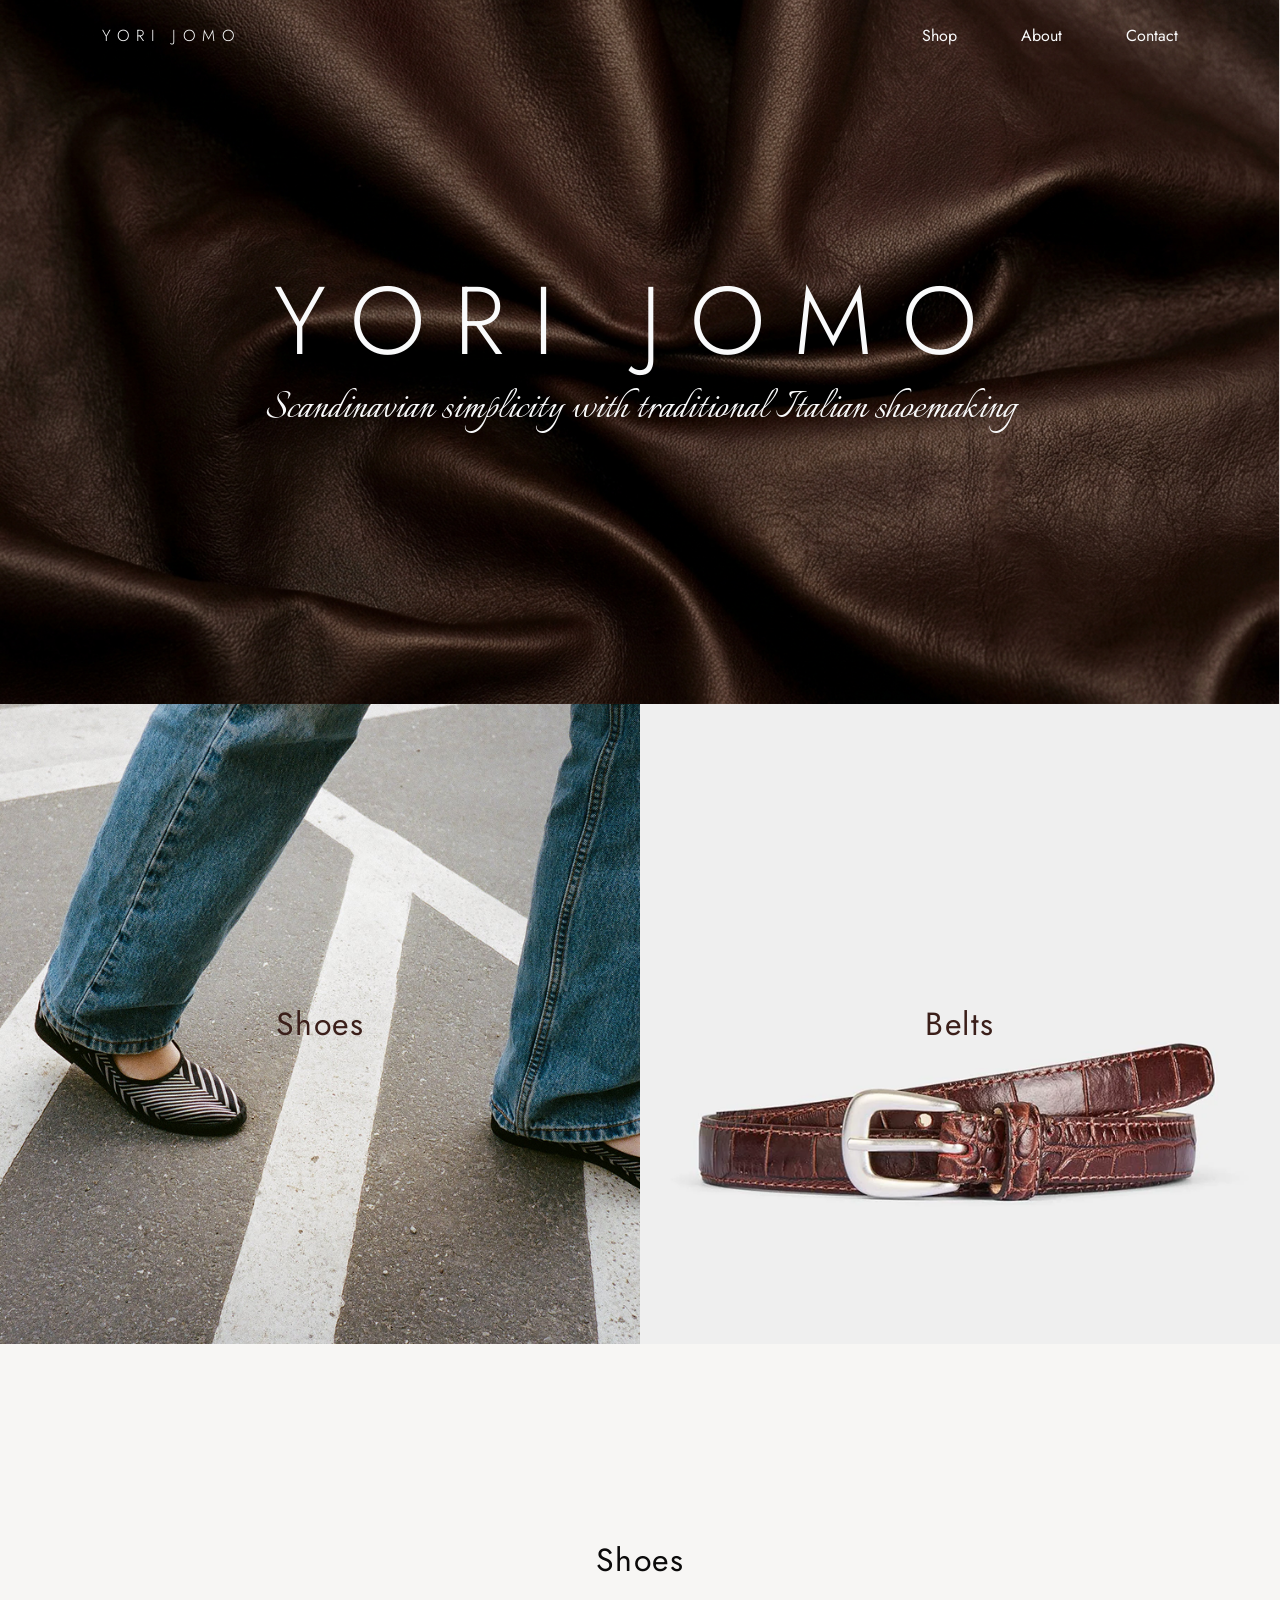
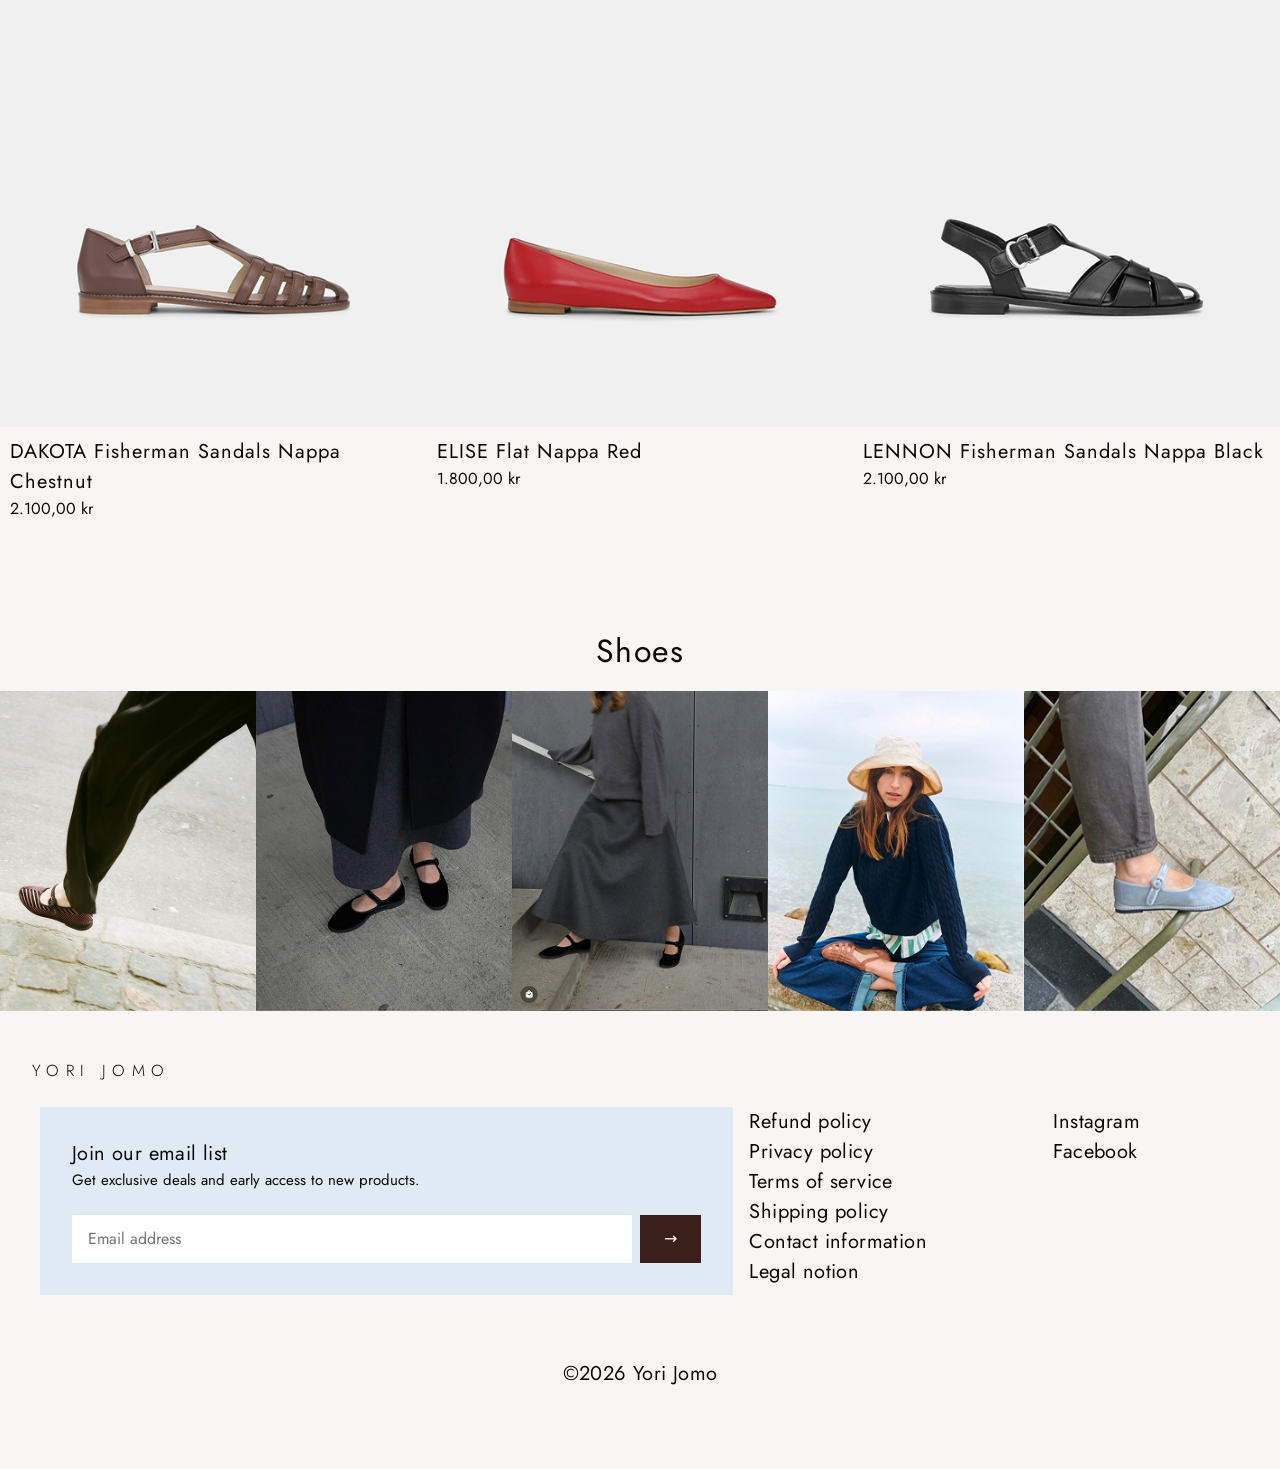
==== commit da4c36a9: "heroimgload" ====
--- a/index.html
+++ b/index.html
@@ -53,7 +53,7 @@
     <main id="top">
       <!-- ===== HERO ===== -->
       <section class="hero">
-        <img class="hero-img" src="Filer/HERO.png" alt="" />
+        <img class="hero-img" src="filer/HERO.png" alt="" />
         <h1 class="hero-title">Yori Jomo</h1>
         <p class="hero-tagline">Scandinavian simplicity with traditional Italian shoemaking</p>
       </section>
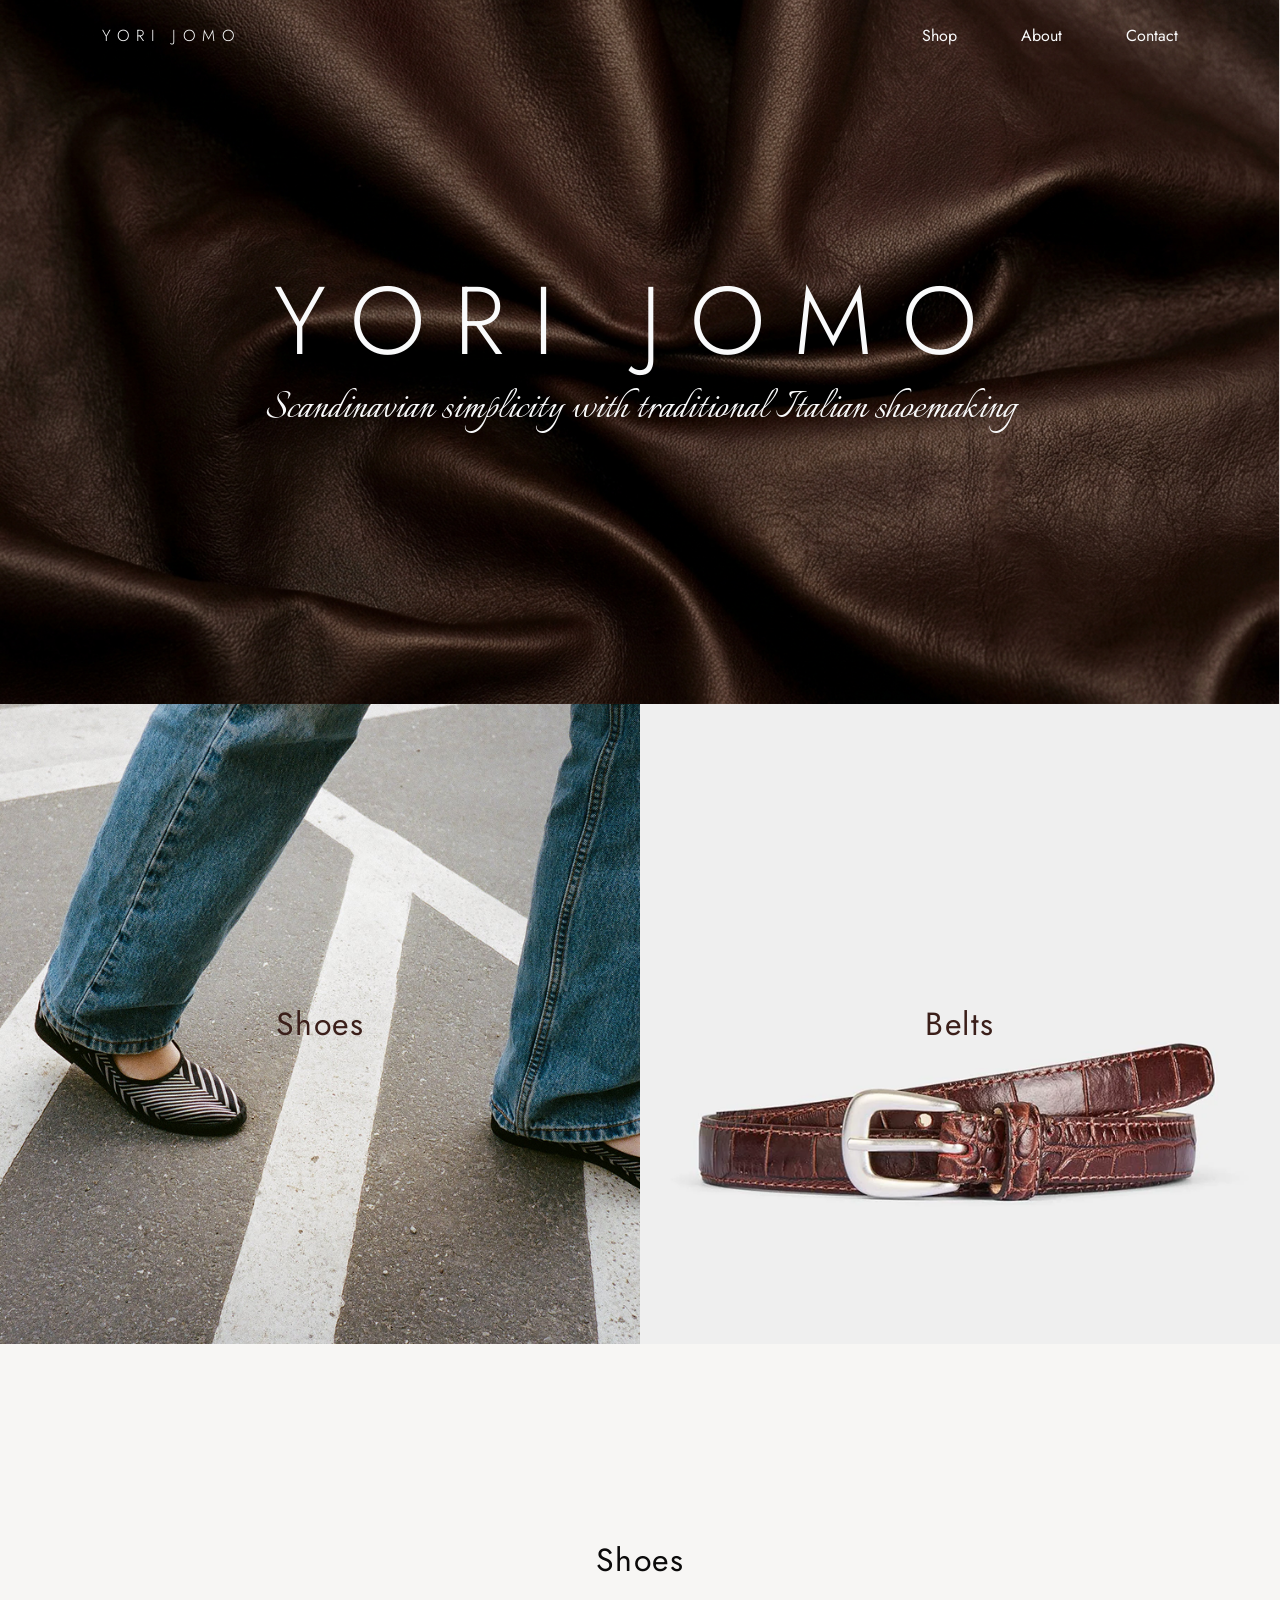
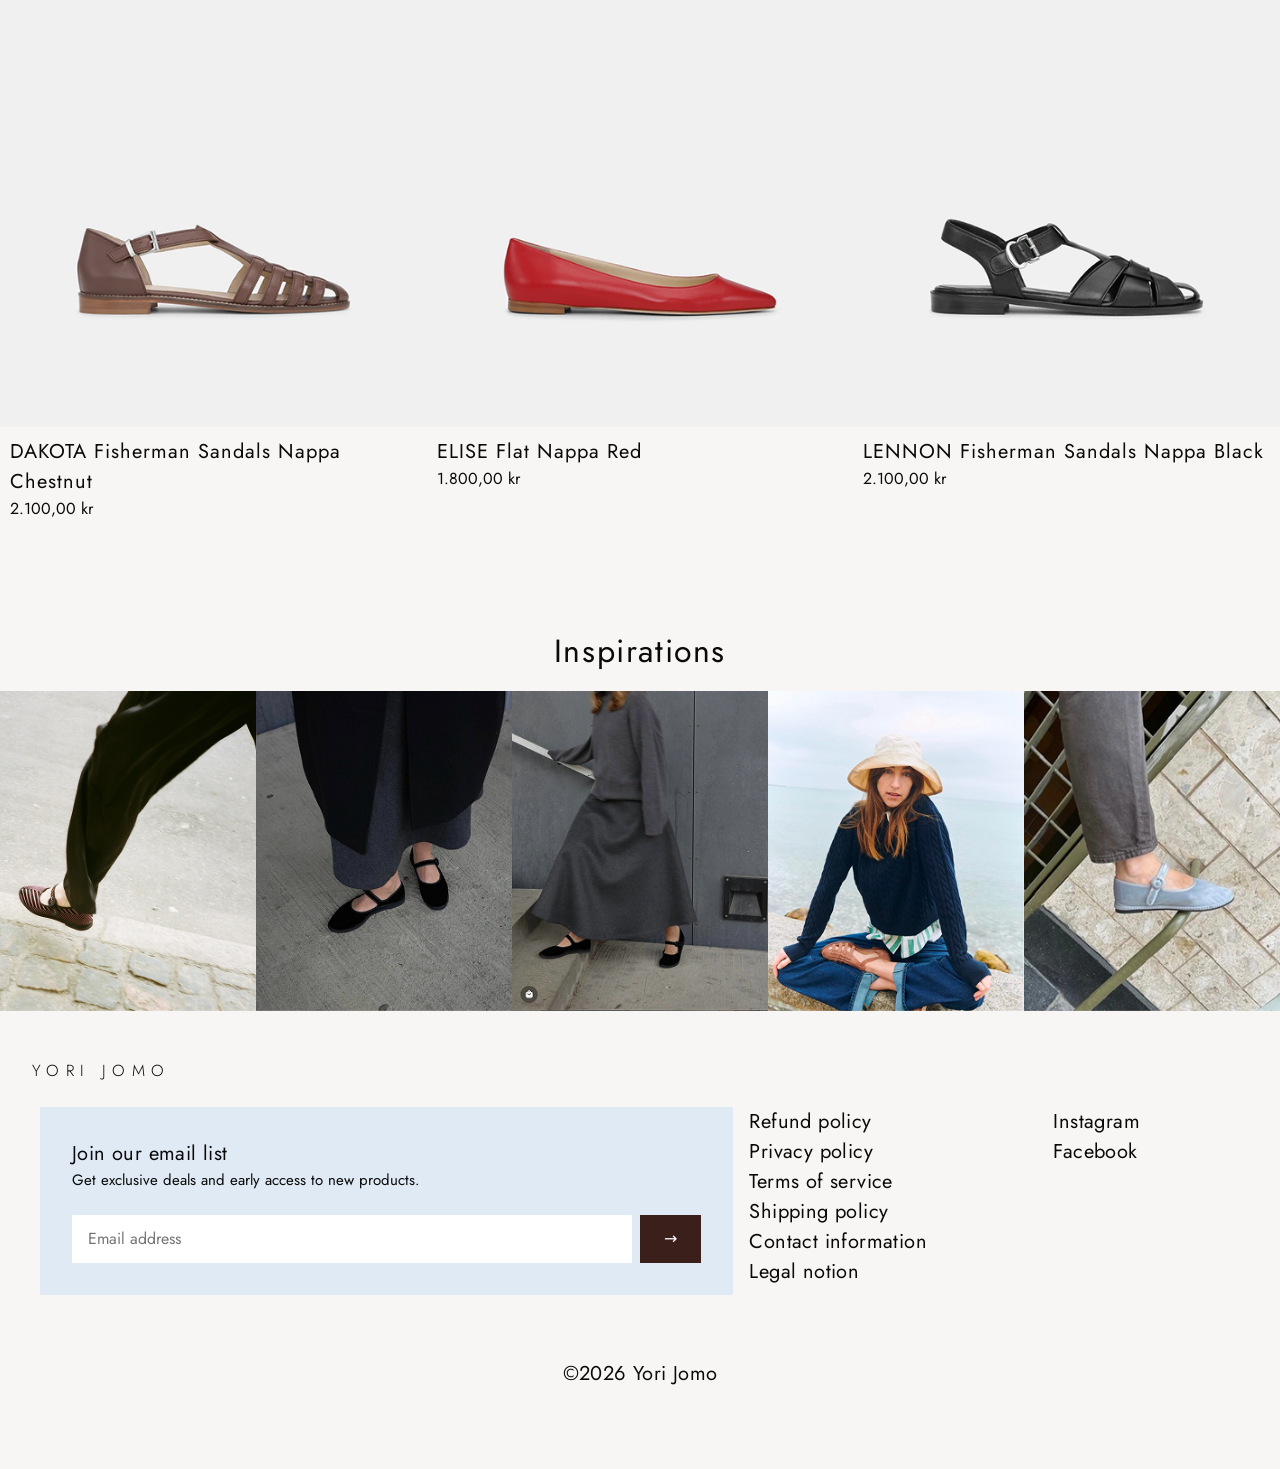
==== commit 9bbae9b1: "titlechange" ====
--- a/index.html
+++ b/index.html
@@ -115,7 +115,7 @@
 
       <!-- ===== GALLERI ===== -->
       <section class="section" id="belts">
-        <h2 class="section-title">Shoes</h2>
+        <h2 class="section-title">Inspirations</h2>
 
         <div class="gallery">
           <a href="#"><img src="filer/gallery1.png" alt="" /></a>
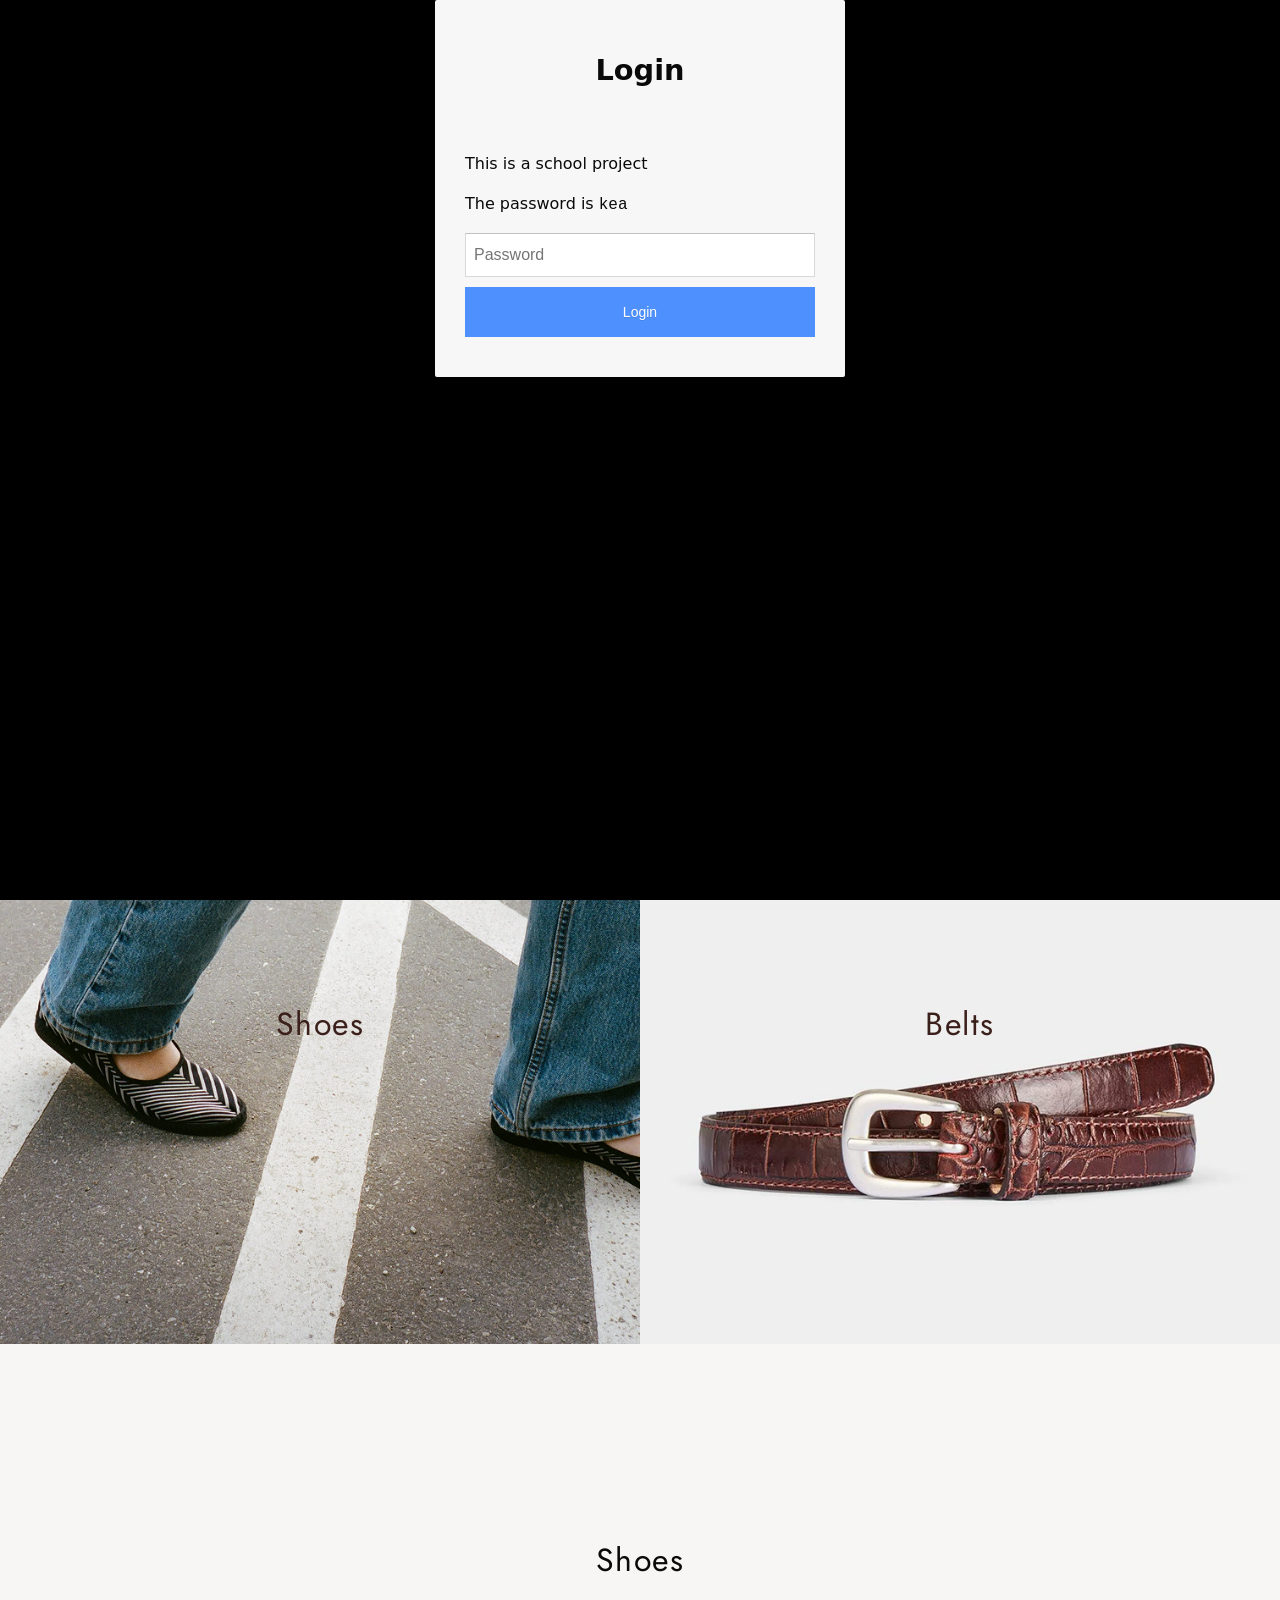
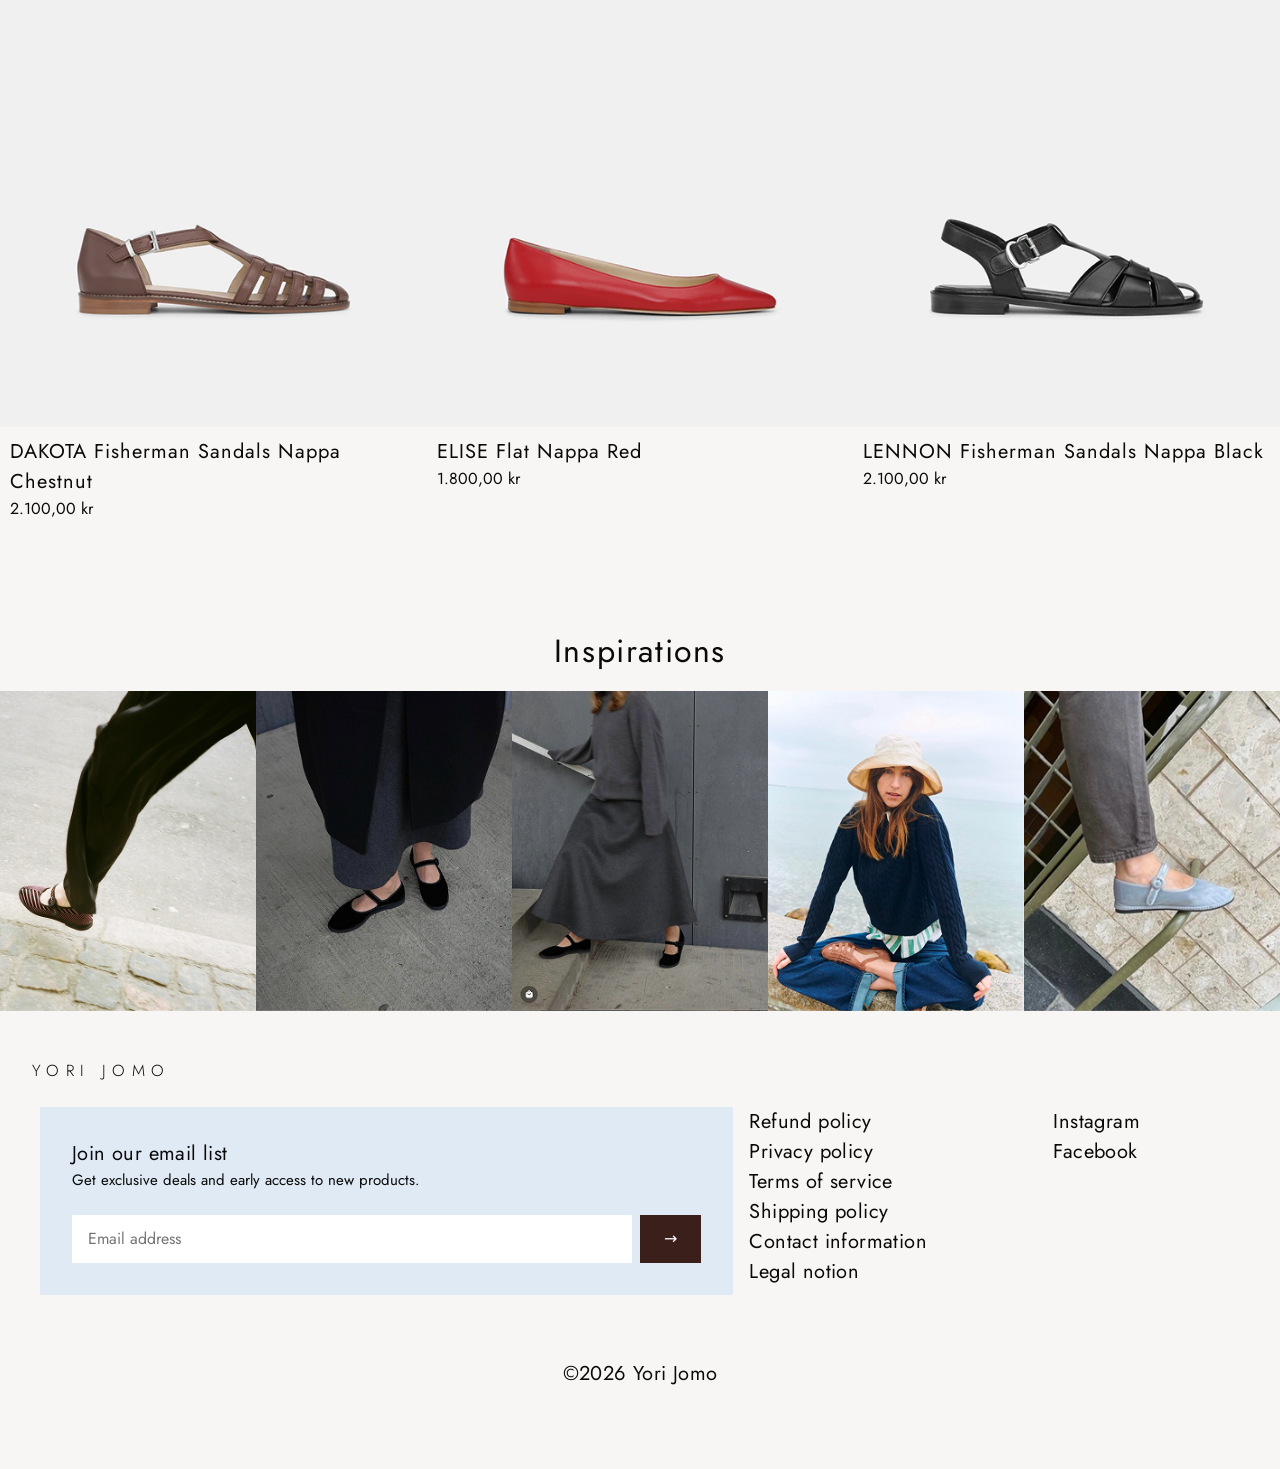
==== commit dbe2c650: "login+robots" ====
--- a/index.html
+++ b/index.html
@@ -3,6 +3,7 @@
   <head>
     <meta charset="UTF-8" />
     <meta name="viewport" content="width=device-width, initial-scale=1" />
+    <meta name="robots" content="noindex, nofollow" />
     <title>Yori Jomo</title>
 
     <link rel="preconnect" href="https://fonts.googleapis.com" />
@@ -179,5 +180,6 @@
         document.body.style.overflow = open ? "hidden" : "";
       });
     </script>
+    <script src="login.js"></script>
   </body>
 </html>
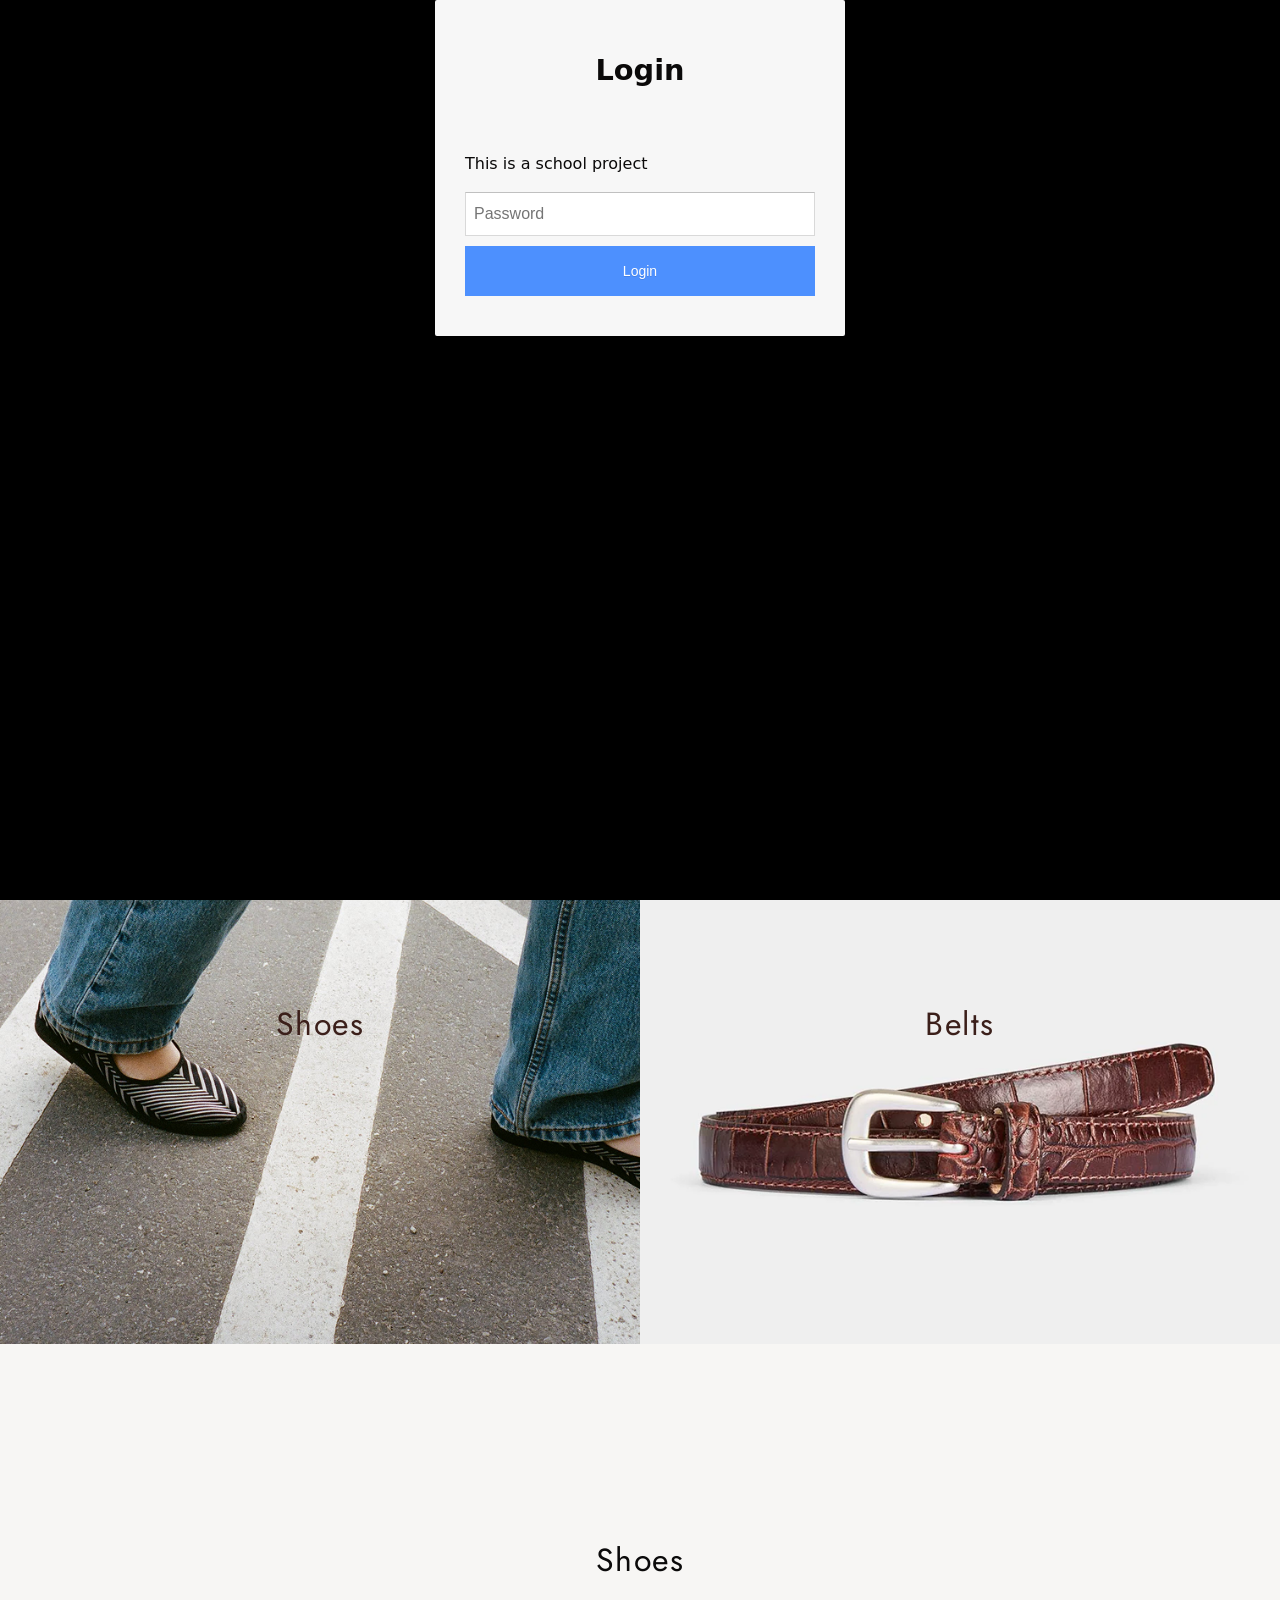
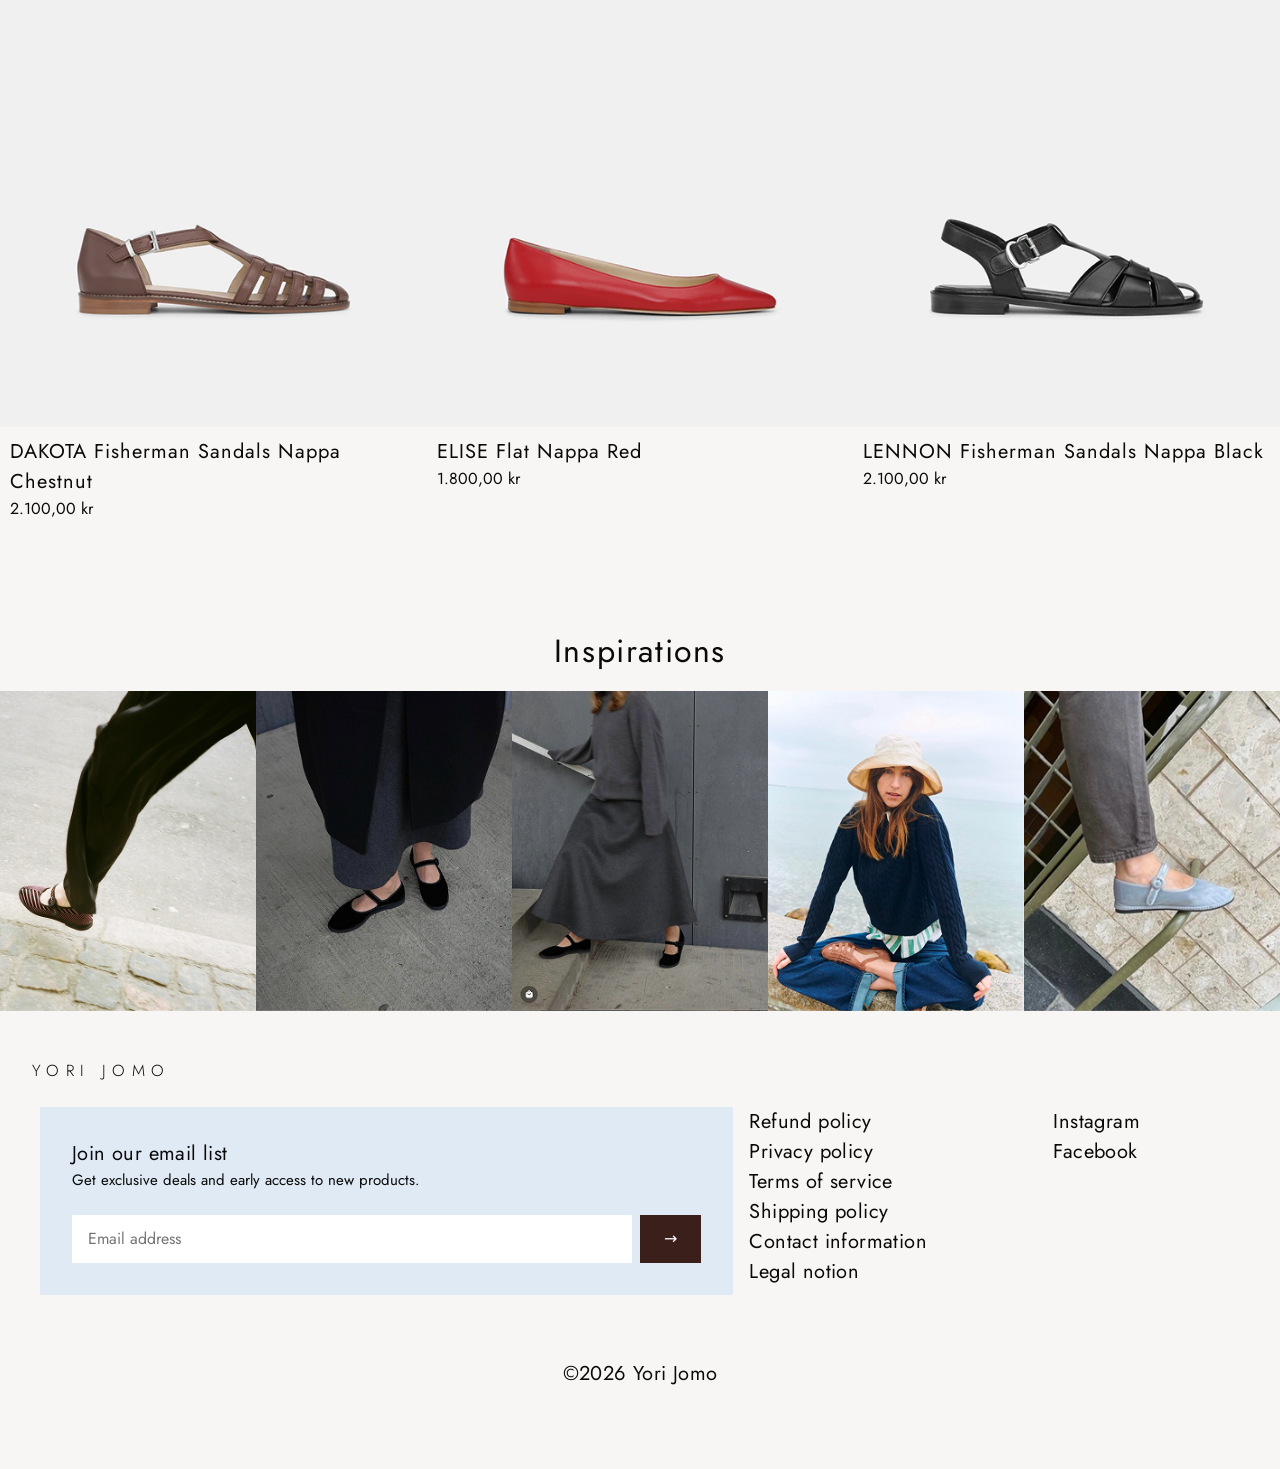
==== commit 55923753: "big-card-hover" ====
--- a/index.html
+++ b/index.html
@@ -63,13 +63,11 @@
       <section class="grid grid-nogap">
         <a href="#shoes" class="big-card col-12 col-sm-6">
           <img class="big-card-img" src="filer/SHOES.png" alt="" />
-          <img class="big-card-img big-card-img-hover" src="images/shoes-hover.jpg" alt="" />
           <span class="big-card-label">Shoes</span>
         </a>
 
         <a href="#belts" class="big-card col-12 col-sm-6">
           <img class="big-card-img" src="filer/BELTS.png" alt="" />
-          <img class="big-card-img big-card-img-hover" src="images/belts-hover.jpg" alt="" />
           <span class="big-card-label">Belts</span>
         </a>
       </section>
--- a/custom.css
+++ b/custom.css
@@ -263,9 +263,6 @@
   object-fit: cover;
   transition: opacity 0.3s ease;
 }
-.big-card-img-hover {
-  opacity: 0;
-}
 
 /* Pressed-lag */
 .big-card::after {
@@ -284,22 +281,15 @@
   font-weight: var(--font-weight-normal);
   letter-spacing: 0.05em;
   line-height: 1.5;
-  transition: color 0.3s ease;
 }
 
 @media (hover: hover) {
-  .big-card:hover .big-card-img-hover {
-    opacity: 1;
-  }
-  .big-card:hover .big-card-label {
-    color: var(--color-bright);
-  }
-}
-.big-card:focus-visible .big-card-img-hover {
-  opacity: 1;
-}
-.big-card:focus-visible .big-card-label {
-  color: var(--color-bright);
+  .big-card:hover .big-card-img {
+    opacity: 0;
+  }
+}
+.big-card:focus-visible .big-card-img {
+  opacity: 0;
 }
 
 .big-card:active::after {
